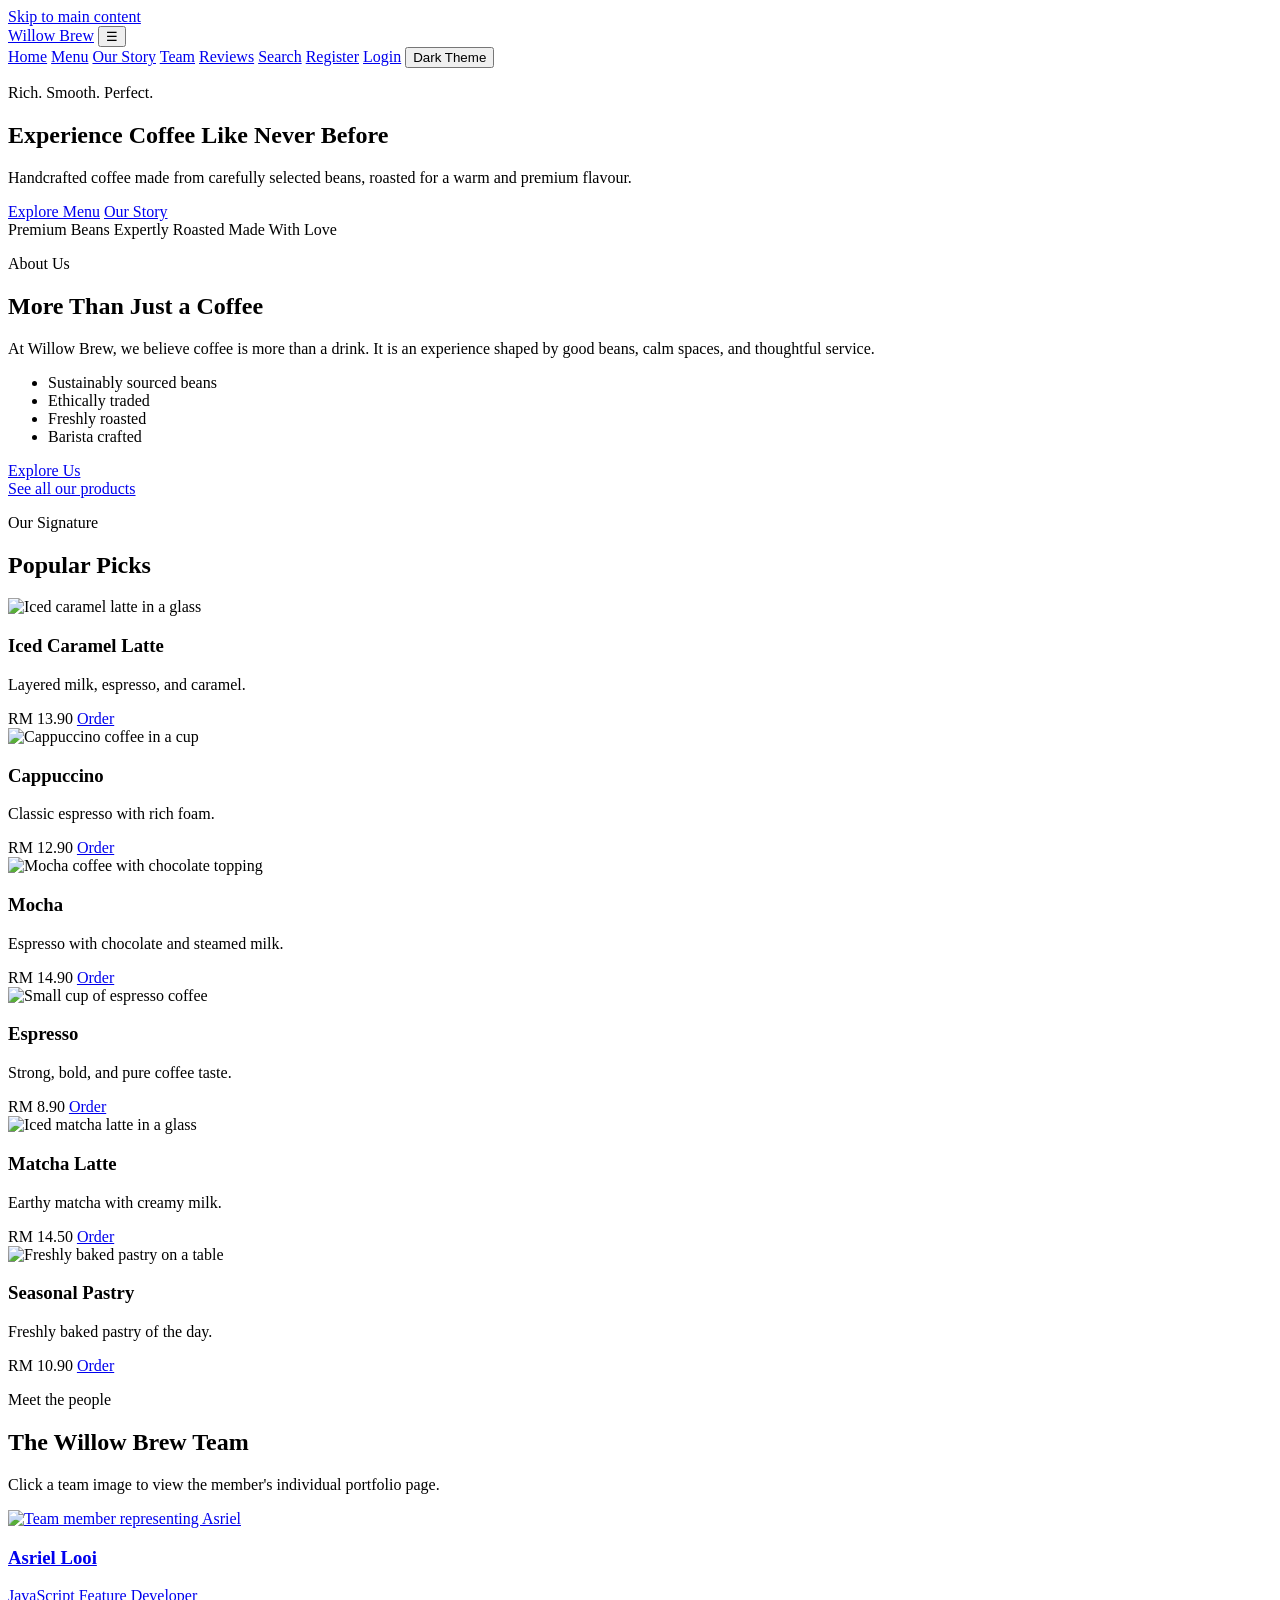
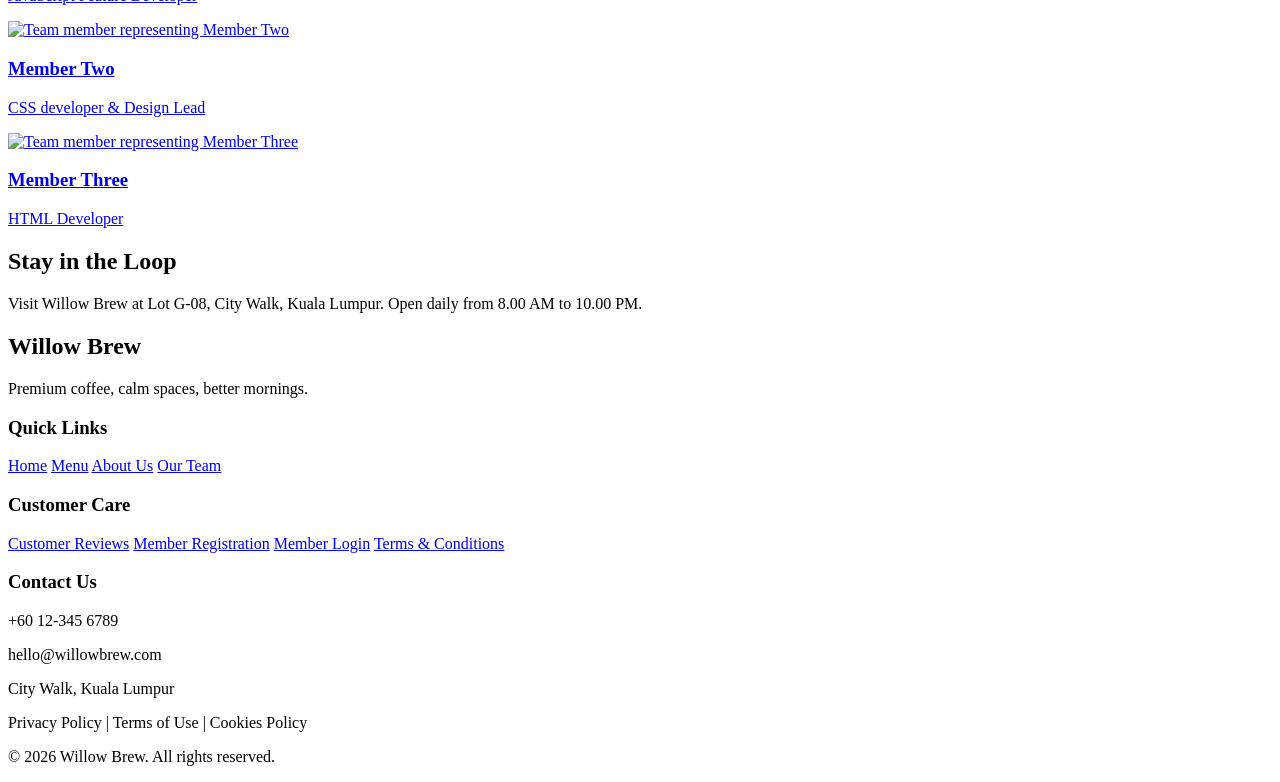
==== index.html @ 8f4a91c0 "Made some changes to html and java" ====
<!DOCTYPE html>
<html lang="en">
<head>
    <meta charset="UTF-8">
    <meta name="viewport" content="width=device-width, initial-scale=1.0">
    <title>Home | Willow Brew</title>
    <link rel="stylesheet" href="css/style.css">
    <link rel="stylesheet" href="css/responsive.css">
    
    <script src="js/main.js" defer></script>
    <script src="js/theme.js" defer></script>
    
</head>
<body>
    <!-- This skip link appears when keyboard users press Tab, allowing them to jump directly to the main page content instead of tabbing through every navigation item. -->
    <a class="skip-link" href="#mainContent">Skip to main content</a>

    <!-- This fixed header contains the brand name, responsive navigation links, search link, order link, and theme switcher required for the website theme toggle feature. -->
    <header class="site-header" id="siteHeader">
        <div class="nav-wrap">
            <a href="index.html" class="brand" aria-label="Willow Brew homepage">Willow Brew</a>

            <!-- This button appears on smaller screens and opens or closes the navigation menu using JavaScript in main.js. -->
            <button class="nav-toggle" id="navToggle" type="button" aria-label="Open navigation menu" aria-expanded="false">
                ☰
            </button>

            <!-- This navigation menu links to all major website pages so the multi-page website can be accessed consistently from every page. -->
            <nav class="main-nav" id="mainNav" aria-label="Main navigation">
                <a href="index.html">Home</a>
                <a href="catalogue.html">Menu</a>
                <a href="about.html">Our Story</a>
                <a href="team.html">Team</a>
                <a href="reviews.html">Reviews</a>
                <a href="catalogue.html" aria-label="Search products">Search</a>
                <a href="register.html">Register</a>
                <a href="login.html" class="order-link">Login</a>

                <!-- This button changes the website between the original classic theme and the darker brew theme, with the choice saved in localStorage. -->
                <button class="theme-toggle" id="themeToggle" type="button" aria-label="Switch website theme">
                    Brew Theme
                </button>
            </nav>
        </div>
    </header>


    <main id="mainContent">
        <!-- This hero section is the first visual section of the homepage and introduces the coffee shop with a premium dark background image and two main call-to-action buttons. -->
        <section class="hero-section" aria-labelledby="hero-title">
            <!-- HERO IMAGE: change this image in css/style.css under .hero-bg and body.brew-theme .hero-bg when you want to use your own local image. -->
            <div class="hero-bg"></div>
            <div class="hero-overlay"></div>

            <div class="hero-content">
                <p class="eyebrow">Rich. Smooth. Perfect.</p>
                <h1 id="hero-title">Experience Coffee Like Never Before</h1>
                <p class="hero-text">
                    Handcrafted coffee made from carefully selected beans,
                    roasted for a warm and premium flavour.
                </p>

                <div class="hero-actions">
                    <a href="catalogue.html" class="hero-button">Explore Menu</a>
                    <a href="about.html" class="outline-button">Our Story</a>
                </div>

                <div class="hero-badges" aria-label="Coffee quality highlights">
                    <span>Premium Beans</span>
                    <span>Expertly Roasted</span>
                    <span>Made With Love</span>
                </div>
            </div>
        </section>

        <!-- This story preview section matches the requested coffee-shop aesthetic by showing a large image beside a dark content card with an Explore Us button. -->
        <section class="story-preview section-padding" aria-labelledby="story-title">
            <!-- STORY IMAGE: replace the online image in css/style.css under .story-image with a local cafe or coffee-bean image later. -->
            <div class="story-image"></div>

            <div class="story-card">
                <p class="eyebrow dark">About Us</p>
                <h2 id="story-title">More Than Just a Coffee</h2>
                <p>
                    At Willow Brew, we believe coffee is more than a drink.
                    It is an experience shaped by good beans, calm spaces, and thoughtful service.
                </p>

                <ul class="story-list">
                    <li>Sustainably sourced beans</li>
                    <li>Ethically traded</li>
                    <li>Freshly roasted</li>
                    <li>Barista crafted</li>
                </ul>

                <a href="about.html" class="text-button">Explore Us</a>
            </div>
        </section>

        <!-- This product preview section displays two rows of products with three product cards per row, while the full searchable catalogue is placed on catalogue.html. -->
        <section class="products-preview section-padding" aria-labelledby="products-title">
            <div class="section-top">
                <a href="catalogue.html" class="small-link">See all our products</a>
                <p class="eyebrow dark">Our Signature</p>
                <h2 id="products-title">Popular Picks</h2>
            </div>

            <div class="product-grid preview-grid">
                <article class="product-card">
                    <!-- PRODUCT IMAGE 1: Iced Caramel Latte preview card. -->
                    <img src="https://images.unsplash.com/photo-1461023058943-07fcbe16d735?auto=format&fit=crop&w=900&q=80" alt="Iced caramel latte in a glass">
                    <h3>Iced Caramel Latte</h3>
                    <p>Layered milk, espresso, and caramel.</p>
                    <div class="product-bottom">
                        <span>RM 13.90</span>
                        <a href="catalogue.html">Order</a>
                    </div>
                </article>

                <article class="product-card">
                    <!-- PRODUCT IMAGE 2: Cappuccino preview card. -->
                    <img src="https://images.unsplash.com/photo-1517701604599-bb29b565090c?auto=format&fit=crop&w=900&q=80" alt="Cappuccino coffee in a cup">
                    <h3>Cappuccino</h3>
                    <p>Classic espresso with rich foam.</p>
                    <div class="product-bottom">
                        <span>RM 12.90</span>
                        <a href="catalogue.html">Order</a>
                    </div>
                </article>

                <article class="product-card">
                    <!-- PRODUCT IMAGE 3: Mocha preview card. -->
                    <img src="https://images.unsplash.com/photo-1578314675249-a6910f80cc4e?auto=format&fit=crop&w=900&q=80" alt="Mocha coffee with chocolate topping">
                    <h3>Mocha</h3>
                    <p>Espresso with chocolate and steamed milk.</p>
                    <div class="product-bottom">
                        <span>RM 14.90</span>
                        <a href="catalogue.html">Order</a>
                    </div>
                </article>

                <article class="product-card">
                    <!-- PRODUCT IMAGE 4: Espresso preview card. -->
                    <img src="https://images.unsplash.com/photo-1510591509098-f4fdc6d0ff04?auto=format&fit=crop&w=900&q=80" alt="Small cup of espresso coffee">
                    <h3>Espresso</h3>
                    <p>Strong, bold, and pure coffee taste.</p>
                    <div class="product-bottom">
                        <span>RM 8.90</span>
                        <a href="catalogue.html">Order</a>
                    </div>
                </article>

                <article class="product-card">
                    <!-- PRODUCT IMAGE 5: Matcha Latte preview card. -->
                    <img src="https://images.unsplash.com/photo-1515823064-d6e0c04616a7?auto=format&fit=crop&w=900&q=80" alt="Iced matcha latte in a glass">
                    <h3>Matcha Latte</h3>
                    <p>Earthy matcha with creamy milk.</p>
                    <div class="product-bottom">
                        <span>RM 14.50</span>
                        <a href="catalogue.html">Order</a>
                    </div>
                </article>

                <article class="product-card">
                    <!-- PRODUCT IMAGE 6: Seasonal pastry preview card. -->
                    <img src="https://images.unsplash.com/photo-1509440159596-0249088772ff?auto=format&fit=crop&w=900&q=80" alt="Freshly baked pastry on a table">
                    <h3>Seasonal Pastry</h3>
                    <p>Freshly baked pastry of the day.</p>
                    <div class="product-bottom">
                        <span>RM 10.90</span>
                        <a href="catalogue.html">Order</a>
                    </div>
                </article>
            </div>
        </section>

        <!-- This team preview section replaces the old carousel with three simple clickable image boxes, so no JavaScript is needed for this part. -->
        <section class="team-preview section-padding" aria-labelledby="team-title">
            <div class="section-top centered">
                <p class="eyebrow dark">Meet the people</p>
                <h2 id="team-title">The Willow Brew Team</h2>
                <p class="section-description">
                    Click a team image to view the member's individual portfolio page.
                </p>
            </div>

            <div class="team-simple-grid">
                <a href="portfolio_asriel.html" class="team-image-card">
                    <!-- TEAM IMAGE 1: Replace this with Asriel's actual photo later. -->
                    <img src="https://images.unsplash.com/photo-1527980965255-d3b416303d12?auto=format&fit=crop&w=900&q=80" alt="Team member representing Asriel">
                    <div class="team-image-info">
                        <h3>Asriel Looi</h3>
                        <p>JavaScript Feature Developer</p>
                    </div>
                </a>

                <a href="portfolio_ash.html" class="team-image-card">
                    <!-- TEAM IMAGE 2: Replace this with Member 2's actual photo later. -->
                    <img src="https://images.unsplash.com/photo-1500648767791-00dcc994a43e?auto=format&fit=crop&w=900&q=80" alt="Team member representing Member Two">
                    <div class="team-image-info">
                        <h3>Member Two</h3>
                        <p>CSS developer & Design Lead</p>
                    </div>
                </a>

                <a href="portfolio_huiyan.html" class="team-image-card">
                    <!-- TEAM IMAGE 3: Replace this with Member 3's actual photo later. -->
                    <img src="https://images.unsplash.com/photo-1544005313-94ddf0286df2?auto=format&fit=crop&w=900&q=80" alt="Team member representing Member Three">
                    <div class="team-image-info">
                        <h3>Member Three</h3>
                        <p>HTML Developer</p>
                    </div>
                </a>
            </div>
        </section>

        <!-- This visit section gives basic location and operating-hour information so the homepage feels complete like a real coffee shop website. -->
        <section class="visit-section section-padding" id="visit" aria-labelledby="visit-title">
            <h2 id="visit-title">Stay in the Loop</h2>
            <p>Visit Willow Brew at Lot G-08, City Walk, Kuala Lumpur. Open daily from 8.00 AM to 10.00 PM.</p>
        </section>
    </main>

    <!-- This footer gives the website a finished commercial look and provides quick links, customer care links, and contact details similar to a premium coffee brand footer. -->
    <footer class="site-footer">
        <div class="footer-wrap">
            <div class="footer-brand">
                <h2>Willow Brew</h2>
                <p>Premium coffee, calm spaces, better mornings.</p>
            </div>

            <div class="footer-columns">
                <section>
                    <h3>Quick Links</h3>
                    <a href="index.html">Home</a>
                    <a href="catalogue.html">Menu</a>
                    <a href="about.html">About Us</a>
                    <a href="team.html">Our Team</a>
                </section>

                <section>
                    <h3>Customer Care</h3>
                    <a href="reviews.html">Customer Reviews</a>
                    <a href="register.html">Member Registration</a>
                    <a href="login.html">Member Login</a>
                    <a href="#">Terms & Conditions</a>
                </section>

                <section>
                    <h3>Contact Us</h3>
                    <p>+60 12-345 6789</p>
                    <p>hello@willowbrew.com</p>
                    <p>City Walk, Kuala Lumpur</p>
                </section>
            </div>

            <div class="footer-bottom">
                <p>Privacy Policy | Terms of Use | Cookies Policy</p>
                <p>© 2026 Willow Brew. All rights reserved.</p>
            </div>
        </div>
    </footer>

</body>
</html>
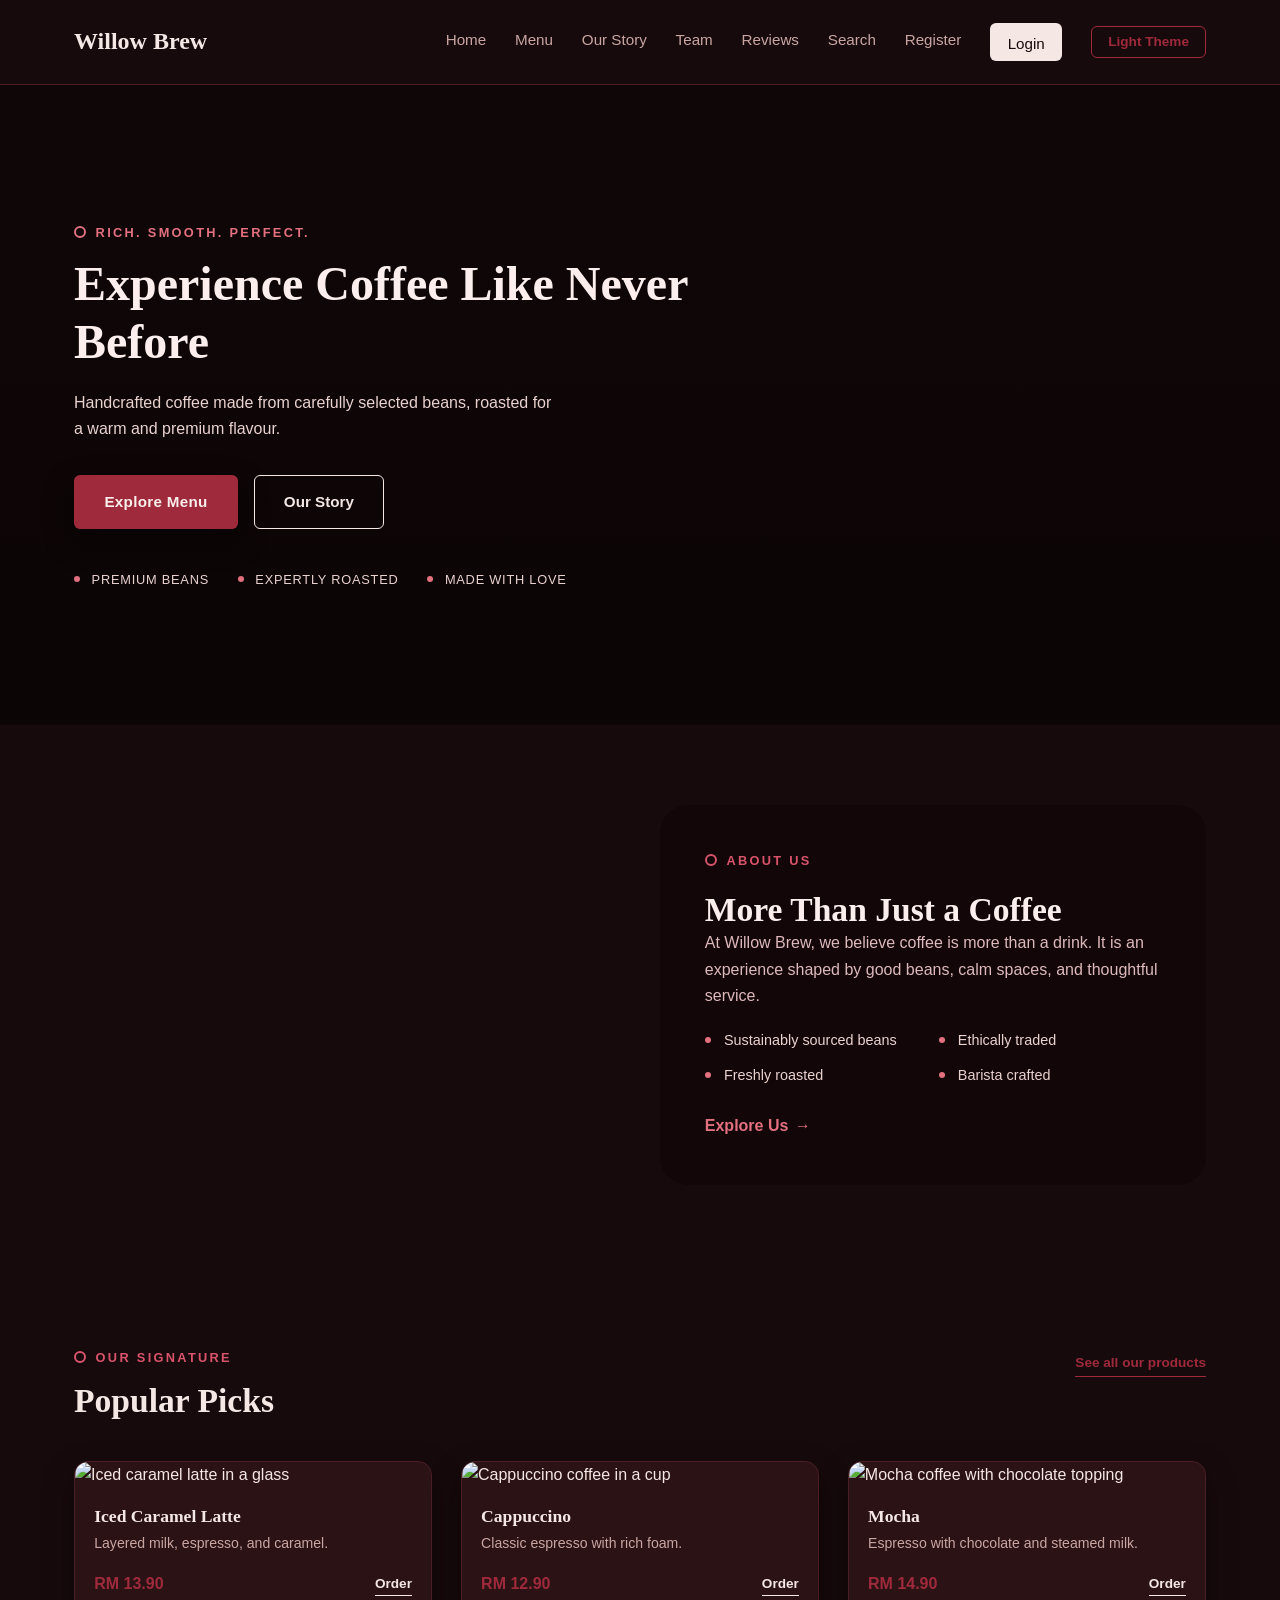
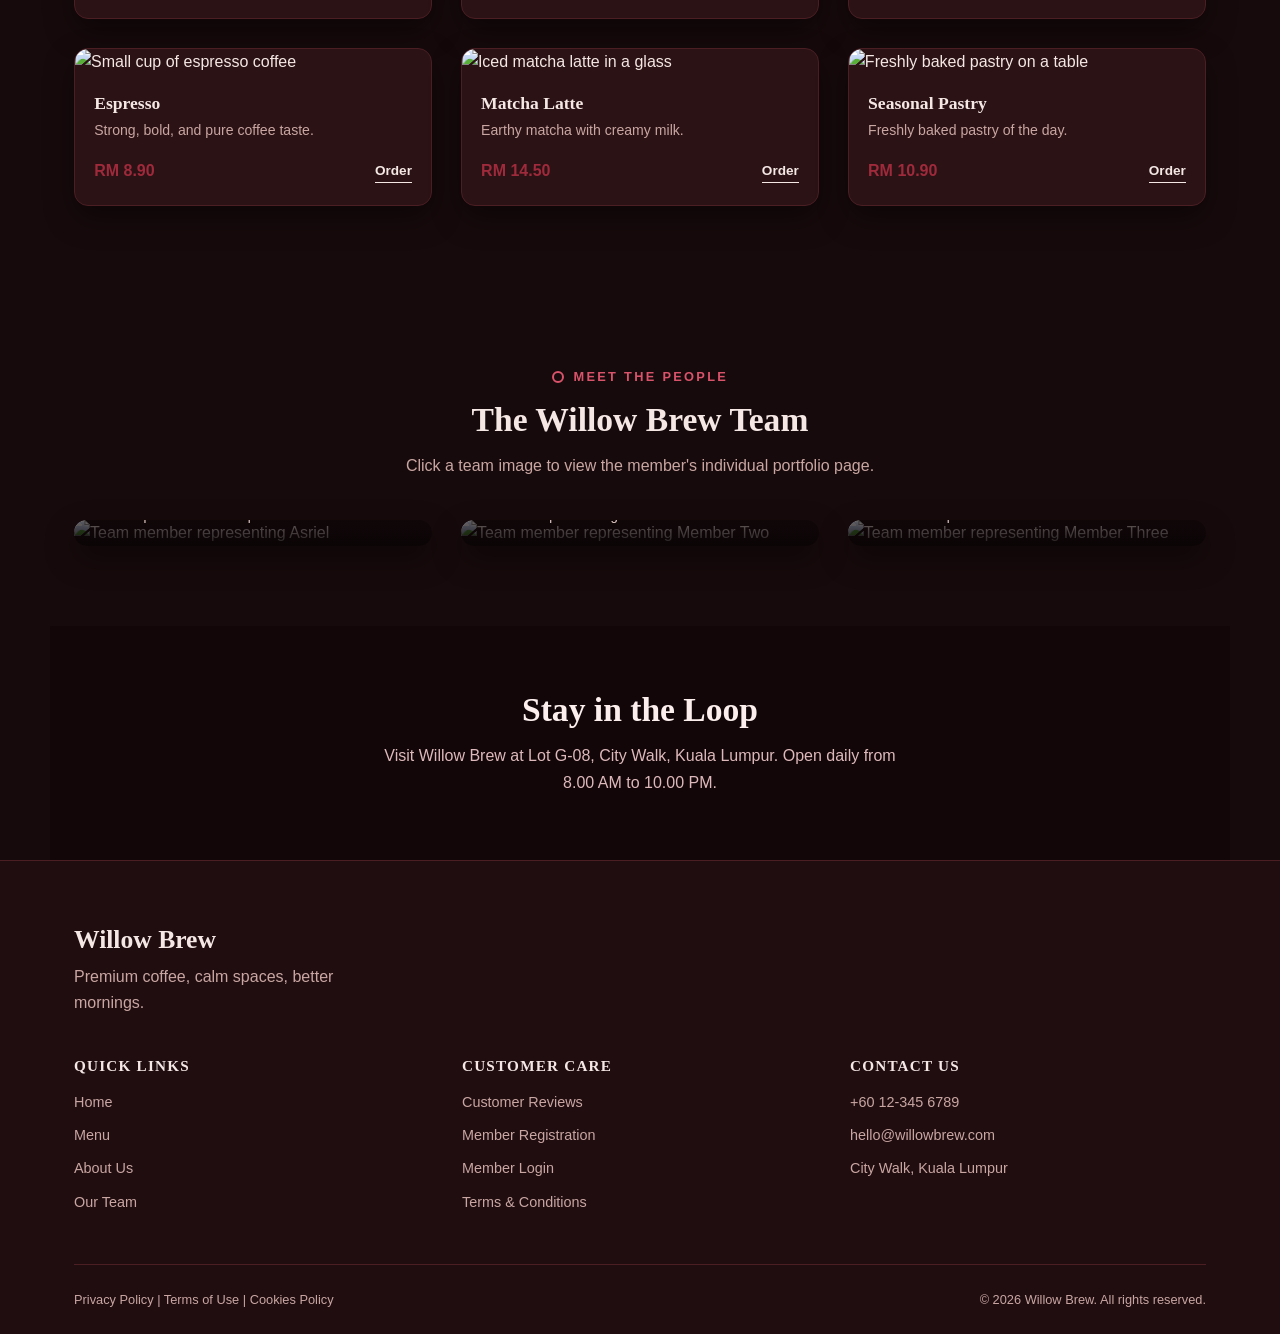
==== commit 762fbe7c: "added loginLink" ====
--- a/index.html
+++ b/index.html
@@ -34,7 +34,7 @@
                 <a href="reviews.html">Reviews</a>
                 <a href="catalogue.html" aria-label="Search products">Search</a>
                 <a href="register.html">Register</a>
-                <a href="login.html" class="order-link">Login</a>
+                <a href="login.html" class="order-link" id="loginLink">Login</a>
 
                 <!-- This button changes the website between the original classic theme and the darker brew theme, with the choice saved in localStorage. -->
                 <button class="theme-toggle" id="themeToggle" type="button" aria-label="Switch website theme">
@@ -195,19 +195,19 @@
                 </a>
 
                 <a href="portfolio_ash.html" class="team-image-card">
-                    <!-- TEAM IMAGE 2: Replace this with Member 2's actual photo later. -->
+                    <!-- TEAM IMAGE 2: Replace this with Ash's actual photo later. -->
                     <img src="https://images.unsplash.com/photo-1500648767791-00dcc994a43e?auto=format&fit=crop&w=900&q=80" alt="Team member representing Member Two">
                     <div class="team-image-info">
-                        <h3>Member Two</h3>
+                        <h3>Ash</h3>
                         <p>CSS developer & Design Lead</p>
                     </div>
                 </a>
 
                 <a href="portfolio_huiyan.html" class="team-image-card">
-                    <!-- TEAM IMAGE 3: Replace this with Member 3's actual photo later. -->
+                    <!-- TEAM IMAGE 3: Replace this with Hui Yan's actual photo later. -->
                     <img src="https://images.unsplash.com/photo-1544005313-94ddf0286df2?auto=format&fit=crop&w=900&q=80" alt="Team member representing Member Three">
                     <div class="team-image-info">
-                        <h3>Member Three</h3>
+                        <h3>Hui Yan</h3>
                         <p>HTML Developer</p>
                     </div>
                 </a>
--- a/css/style.css
+++ b/css/style.css
@@ -0,0 +1,1168 @@
+/* =============================================================
+   WILLOW BREW — CORE STYLESHEET
+   ============================================================= */
+
+/* --------------------------
+   1. CSS CUSTOM PROPERTIES 
+   -------------------------- */
+:root {
+    --bg: #170A0C;
+    --bg-alt: #200D10;
+    --surface: #2B1215;
+    --surface-raised: #33161A;
+    --text-main: #F4E7E4;
+    --text-muted: #C9A6A2;
+    --text-on-dark: #F4E7E4;
+    --accent: #9E2A3B;
+    --accent-dark: #D9536A;
+    --accent-light: #E2707E;
+    --border-soft: #4A1E23;
+    --overlay-dark: rgba(10, 4, 5, 0.65);
+
+    --font-display: 'Playfair Display', Georgia, 'Times New Roman', serif;
+    --font-body: 'Poppins', 'Segoe UI', Tahoma, sans-serif;
+
+    --radius-sm: 6px;
+    --radius-md: 14px;
+    --radius-lg: 28px;
+    --radius-round: 50%;
+
+    --shadow-soft: 0 12px 30px rgba(0, 0, 0, 0.45);
+    --shadow-strong: 0 24px 55px rgba(0, 0, 0, 0.6);
+
+    --transition-fast: 0.2s ease;
+    --transition-med: 0.4s ease;
+
+    --container-width: 1180px;
+    --header-height: 84px;
+
+    --ink: #120608;
+}
+
+body.light-theme {
+    --bg: #FBEEEC;
+    --bg-alt: #F5DEDB;
+    --surface: #FFFFFF;
+    --surface-raised: #FFF9F8;
+    --text-main: #3B1116;
+    --text-muted: #7A4B4F;
+    --text-on-dark: #F4E7E4;
+    --accent: #9E2A3B;
+    --accent-dark: #7A1F2C;
+    --accent-light: #C24457;
+    --border-soft: #E7CFCB;
+    --overlay-dark: rgba(45, 15, 18, 0.55);
+
+    --shadow-soft: 0 12px 30px rgba(59, 17, 22, 0.12);
+    --shadow-strong: 0 20px 45px rgba(45, 12, 15, 0.35);
+}
+
+/* -----------------
+   2. RESET & BASE
+   ----------------- */
+* {
+    margin: 0;
+    padding: 0;
+    box-sizing: border-box;
+}
+
+body {
+    font-family: var(--font-body);
+    background-color: var(--bg);
+    color: var(--text-main);
+    line-height: 1.65;
+    font-weight: 400;
+    transition: background-color var(--transition-med), color var(--transition-med);
+    -webkit-font-smoothing: antialiased;
+}
+
+h1, h2, h3, h4 {
+    font-family: var(--font-display);
+    font-weight: 700;
+    line-height: 1.2;
+    color: var(--text-main);
+}
+
+h1 { font-size: 3rem; }
+h2 { font-size: 2.1rem; }
+h3 { font-size: 1.3rem; }
+
+p { color: var(--text-muted); }
+
+a {
+    color: inherit;
+    text-decoration: none;
+}
+
+img {
+    max-width: 100%;
+    height: auto;
+    display: block;
+}
+
+ul { list-style: none; }
+
+button {
+    font-family: var(--font-body);
+    cursor: pointer;
+    border: none;
+    background: none;
+    color: inherit;
+}
+
+input, select, textarea {
+    font-family: var(--font-body);
+    font-size: 1rem;
+    color: var(--text-main);
+    background-color: var(--surface);
+    border: 1px solid var(--border-soft);
+    border-radius: var(--radius-sm);
+    padding: 0.7rem 0.9rem;
+    width: 100%;
+    transition: border-color var(--transition-fast), box-shadow var(--transition-fast);
+}
+
+input:focus, select:focus, textarea:focus,
+a:focus-visible, button:focus-visible {
+    outline: 3px solid var(--accent-light);
+    outline-offset: 2px;
+    border-color: var(--accent);
+}
+
+/* Accessible skip link: hidden until keyboard focus */
+.skip-link {
+    position: absolute;
+    top: -60px;
+    left: 1rem;
+    background: var(--accent-dark);
+    color: #fff;
+    padding: 0.7rem 1.2rem;
+    border-radius: var(--radius-sm);
+    z-index: 999;
+    transition: top var(--transition-fast);
+}
+
+.skip-link:focus {
+    top: 1rem;
+}
+
+/* ---------------------
+   3. LAYOUT UTILITIES
+   --------------------- */
+.section-padding {
+    padding: 5rem 1.5rem;
+    max-width: var(--container-width);
+    margin: 0 auto;
+}
+
+.eyebrow {
+    display: inline-flex;
+    align-items: center;
+    gap: 0.6rem;
+    font-family: var(--font-body);
+    font-size: 0.8rem;
+    letter-spacing: 0.18em;
+    text-transform: uppercase;
+    font-weight: 600;
+    color: var(--accent-light);
+    margin-bottom: 0.8rem;
+}
+
+/* Signature motif: small coffee-ring dot before every eyebrow label */
+.eyebrow::before {
+    content: "";
+    width: 8px;
+    height: 8px;
+    border-radius: var(--radius-round);
+    border: 2px solid currentColor;
+    display: inline-block;
+}
+
+.eyebrow.dark {
+    color: var(--accent-dark);
+}
+
+.section-top {
+    margin-bottom: 2.5rem;
+    position: relative;
+}
+
+.section-top.centered {
+    text-align: center;
+    display: flex;
+    flex-direction: column;
+    align-items: center;
+}
+
+.section-description {
+    max-width: 560px;
+    margin-top: 0.8rem;
+}
+
+.small-link {
+    position: absolute;
+    right: 0;
+    top: 0.4rem;
+    font-size: 0.85rem;
+    font-weight: 600;
+    color: var(--accent);
+    border-bottom: 1px solid var(--accent);
+    padding-bottom: 2px;
+    transition: color var(--transition-fast);
+}
+
+.small-link:hover {
+    color: var(--accent-dark);
+}
+
+/* ------------
+   4. BUTTONS
+   ------------ */
+.hero-button,
+.dark-button {
+    display: inline-flex;
+    align-items: center;
+    justify-content: center;
+    background-color: var(--accent);
+    color: #FBEEEC;
+    padding: 0.9rem 1.9rem;
+    border-radius: var(--radius-sm);
+    font-weight: 600;
+    font-size: 0.95rem;
+    letter-spacing: 0.02em;
+    transition: background-color var(--transition-fast), transform var(--transition-fast), box-shadow var(--transition-fast);
+    box-shadow: var(--shadow-soft);
+}
+
+.hero-button:hover,
+.dark-button:hover {
+    background-color: var(--accent-dark);
+    transform: translateY(-2px);
+}
+
+.outline-button,
+.outline-dark-button {
+    display: inline-flex;
+    align-items: center;
+    justify-content: center;
+    padding: 0.85rem 1.8rem;
+    border: 1.5px solid var(--text-on-dark);
+    border-radius: var(--radius-sm);
+    font-weight: 600;
+    font-size: 0.95rem;
+    color: var(--text-on-dark);
+    transition: background-color var(--transition-fast), color var(--transition-fast);
+}
+
+.outline-button:hover {
+    background-color: rgba(255, 255, 255, 0.12);
+}
+
+.outline-dark-button {
+    border-color: var(--accent);
+    color: var(--accent);
+}
+
+.outline-dark-button:hover {
+    background-color: var(--accent);
+    color: #FBEEEC;
+}
+
+.text-button,
+.small-button {
+    display: inline-flex;
+    align-items: center;
+    gap: 0.4rem;
+    font-weight: 600;
+    color: var(--accent);
+    border-bottom: 1px solid transparent;
+    transition: border-color var(--transition-fast), gap var(--transition-fast);
+}
+
+.text-button::after {
+    content: "\2192";
+    transition: transform var(--transition-fast);
+}
+
+.text-button:hover::after {
+    transform: translateX(4px);
+}
+
+.text-button:hover {
+    border-color: var(--accent);
+}
+
+.full-button {
+    width: 100%;
+    margin-top: 0.5rem;
+}
+
+.hidden {
+    display: none !important;
+}
+
+/* ------------------------
+   5. HEADER & NAVIGATION
+   ------------------------ */
+.site-header {
+    position: sticky;
+    top: 0;
+    z-index: 500;
+    background-color: var(--bg);
+    border-bottom: 1px solid var(--border-soft);
+    transition: background-color var(--transition-med);
+}
+
+.nav-wrap {
+    max-width: var(--container-width);
+    margin: 0 auto;
+    height: var(--header-height);
+    display: flex;
+    align-items: center;
+    justify-content: space-between;
+    padding: 0 1.5rem;
+}
+
+.brand {
+    font-family: var(--font-display);
+    font-size: 1.5rem;
+    font-weight: 700;
+    color: var(--text-main);
+}
+
+.nav-toggle {
+    display: none;
+    font-size: 1.6rem;
+    color: var(--text-main);
+    border-radius: var(--radius-sm);
+    padding: 0.3rem 0.6rem;
+}
+
+.main-nav {
+    display: flex;
+    align-items: center;
+    gap: 1.8rem;
+}
+
+.main-nav a {
+    font-size: 0.95rem;
+    font-weight: 500;
+    color: var(--text-muted);
+    position: relative;
+    padding-bottom: 4px;
+    transition: color var(--transition-fast);
+}
+
+.main-nav a::after {
+    content: "";
+    position: absolute;
+    left: 0;
+    bottom: 0;
+    width: 0;
+    height: 2px;
+    background-color: var(--accent);
+    transition: width var(--transition-fast);
+}
+
+.main-nav a:hover,
+.main-nav a:focus-visible {
+    color: var(--text-main);
+}
+
+.main-nav a:hover::after,
+.main-nav a:focus-visible::after {
+    width: 100%;
+}
+
+.order-link {
+    background-color: var(--text-main);
+    color: var(--bg) !important;
+    padding: 0.5rem 1.1rem;
+    border-radius: var(--radius-sm);
+}
+
+.order-link::after {
+    display: none;
+}
+
+.theme-toggle {
+    border: 1.5px solid var(--accent);
+    color: var(--accent);
+    padding: 0.45rem 1rem;
+    border-radius: var(--radius-sm);
+    font-size: 0.85rem;
+    font-weight: 600;
+    transition: background-color var(--transition-fast), color var(--transition-fast);
+}
+
+.theme-toggle:hover {
+    background-color: var(--accent);
+    color: #fff;
+}
+
+/* -----------------------------
+   6. HERO SECTION (home page)
+   ----------------------------- */
+.hero-section {
+    position: relative;
+    min-height: 640px;
+    display: flex;
+    align-items: center;
+    color: var(--text-on-dark);
+    overflow: hidden;
+}
+
+.hero-bg {
+    position: absolute;
+    top: 0;
+    right: 0;
+    bottom: 0;
+    left: 0;
+    background-image: url("https://images.unsplash.com/photo-1442512595331-e89e73853f31?auto=format&fit=crop&w=1600&q=80");
+    background-size: cover;
+    background-position: center;
+}
+
+body.light-theme .hero-bg {
+    background-image: url("https://images.unsplash.com/photo-1495474472287-4d71bcdd2085?auto=format&fit=crop&w=1600&q=80");
+}
+
+.hero-overlay {
+    position: absolute;
+    top: 0;
+    right: 0;
+    bottom: 0;
+    left: 0;
+    background: linear-gradient(180deg, var(--overlay-dark), rgba(10, 4, 5, 0.85));
+}
+
+.hero-content {
+    position: relative;
+    z-index: 2;
+    max-width: var(--container-width);
+    margin: 0 auto;
+    padding: 0 1.5rem;
+    width: 100%;
+}
+
+.hero-content .eyebrow {
+    color: var(--accent-light);
+}
+
+.hero-content h1 {
+    color: #FBEEEC;
+    max-width: 640px;
+    margin-bottom: 1.2rem;
+}
+
+.hero-text {
+    color: #EAD2CF;
+    max-width: 480px;
+    margin-bottom: 2rem;
+}
+
+.hero-actions {
+    display: flex;
+    gap: 1rem;
+    margin-bottom: 2.5rem;
+    flex-wrap: wrap;
+}
+
+.hero-badges {
+    display: flex;
+    gap: 1.8rem;
+    flex-wrap: wrap;
+}
+
+.hero-badges span {
+    font-size: 0.8rem;
+    letter-spacing: 0.06em;
+    text-transform: uppercase;
+    color: #EAD2CF;
+    padding-left: 1.1rem;
+    position: relative;
+}
+
+.hero-badges span::before {
+    content: "";
+    position: absolute;
+    left: 0;
+    top: 50%;
+    transform: translateY(-50%);
+    width: 6px;
+    height: 6px;
+    border-radius: var(--radius-round);
+    background-color: var(--accent-light);
+}
+
+/* ------------------------------
+   7. STORY PREVIEW (home page)
+   ------------------------------ */
+.story-preview {
+    display: grid;
+    grid-template-columns: 1fr 1fr;
+    gap: 2.5rem;
+    align-items: stretch;
+}
+
+.story-image {
+    border-radius: var(--radius-lg);
+    background-image: url("https://images.unsplash.com/photo-1442512595331-e89e73853f31?auto=format&fit=crop&w=900&q=80");
+    background-size: cover;
+    background-position: center;
+    min-height: 380px;
+}
+
+.story-card {
+    background-color: var(--ink);
+    color: var(--text-on-dark);
+    border-radius: var(--radius-lg);
+    padding: 2.8rem;
+    display: flex;
+    flex-direction: column;
+    justify-content: center;
+}
+
+.story-card h2 {
+    color: #FBEEEC;
+}
+
+.story-card p {
+    color: #DEB9BB;
+    margin-bottom: 1.2rem;
+}
+
+.story-list {
+    display: grid;
+    grid-template-columns: 1fr 1fr;
+    gap: 0.7rem;
+    margin-bottom: 1.6rem;
+}
+
+.story-list li {
+    font-size: 0.9rem;
+    color: #EAD2CF;
+    padding-left: 1.2rem;
+    position: relative;
+}
+
+.story-list li::before {
+    content: "";
+    position: absolute;
+    left: 0;
+    top: 8px;
+    width: 6px;
+    height: 6px;
+    border-radius: var(--radius-round);
+    background-color: var(--accent-light);
+}
+
+.story-card .text-button {
+    color: var(--accent-light);
+}
+
+.story-card .text-button:hover {
+    border-color: var(--accent-light);
+}
+
+/* ----------------------------------------------------
+   8. PRODUCT GRID / CARDS (home preview + catalogue)
+   ---------------------------------------------------- */
+.product-grid {
+    display: grid;
+    grid-template-columns: repeat(3, 1fr);
+    gap: 1.8rem;
+}
+
+.product-card {
+    background-color: var(--surface);
+    border: 1px solid var(--border-soft);
+    border-radius: var(--radius-md);
+    overflow: hidden;
+    box-shadow: var(--shadow-soft);
+    transition: transform var(--transition-fast), box-shadow var(--transition-fast);
+}
+
+.product-card:hover {
+    transform: translateY(-6px);
+    box-shadow: var(--shadow-strong);
+}
+
+.product-card img {
+    width: 100%;
+}
+
+.product-card h3 {
+    padding: 1.1rem 1.2rem 0.3rem;
+    font-size: 1.1rem;
+}
+
+.product-card p {
+    padding: 0 1.2rem;
+    font-size: 0.88rem;
+}
+
+.product-bottom {
+    display: flex;
+    align-items: center;
+    justify-content: space-between;
+    padding: 1rem 1.2rem 1.3rem;
+}
+
+.product-bottom span {
+    font-weight: 700;
+    color: var(--accent);
+}
+
+.product-bottom a {
+    font-size: 0.85rem;
+    font-weight: 600;
+    color: var(--text-main);
+    border-bottom: 1px solid var(--text-main);
+    transition: color var(--transition-fast), border-color var(--transition-fast);
+}
+
+.product-bottom a:hover {
+    color: var(--accent);
+    border-color: var(--accent);
+}
+
+/* ------------------------------------------------
+   9. TEAM PREVIEW (home) + TEAM GRID (team.html)
+   ------------------------------------------------ */
+.team-simple-grid,
+.team-grid {
+    display: grid;
+    grid-template-columns: repeat(3, 1fr);
+    gap: 1.8rem;
+}
+
+.team-image-card {
+    position: relative;
+    border-radius: var(--radius-md);
+    overflow: hidden;
+    display: block;
+    box-shadow: var(--shadow-soft);
+}
+
+.team-image-card img {
+    width: 100%;
+    transition: transform var(--transition-med);
+}
+
+.team-image-card:hover img {
+    transform: scale(1.06);
+}
+
+.team-image-info {
+    position: absolute;
+    left: 0;
+    right: 0;
+    bottom: 0;
+    padding: 1.2rem;
+    background: linear-gradient(180deg, transparent, rgba(10, 4, 5, 0.9));
+    color: #FBEEEC;
+}
+
+.team-image-info h3 {
+    color: #FBEEEC;
+    font-size: 1.05rem;
+}
+
+.team-image-info p {
+    color: #EAD2CF;
+    font-size: 0.82rem;
+}
+
+.team-card {
+    background-color: var(--surface);
+    border: 1px solid var(--border-soft);
+    border-radius: var(--radius-md);
+    padding: 1.8rem;
+    text-align: center;
+    box-shadow: var(--shadow-soft);
+    display: flex;
+    flex-direction: column;
+    align-items: center;
+}
+
+.team-card img {
+    width: 130px;
+    height: 130px;
+    border-radius: var(--radius-round);
+    margin-bottom: 1rem;
+    border: 3px solid var(--accent-light);
+}
+
+.role-text {
+    color: var(--accent);
+    font-weight: 600;
+    font-size: 0.85rem;
+    margin-bottom: 0.4rem;
+}
+
+.contribution-text {
+    font-weight: 600;
+    color: var(--text-main);
+    margin-bottom: 0.8rem;
+}
+
+.team-card ul {
+    text-align: left;
+    margin-bottom: 1.2rem;
+    width: 100%;
+}
+
+.team-card ul li {
+    font-size: 0.85rem;
+    padding-left: 1.1rem;
+    position: relative;
+    margin-bottom: 0.4rem;
+}
+
+.team-card ul li::before {
+    content: "";
+    position: absolute;
+    left: 0;
+    top: 7px;
+    width: 5px;
+    height: 5px;
+    border-radius: var(--radius-round);
+    background-color: var(--accent);
+}
+
+/* -------------------------------
+   10. VISIT / NEWSLETTER SECTION
+   ------------------------------- */
+.visit-section {
+    text-align: center;
+    background-color: var(--ink);
+    color: var(--text-on-dark);
+    padding: 4rem 1.5rem;
+}
+
+.visit-section h2 {
+    color: #FBEEEC;
+    margin-bottom: 0.8rem;
+}
+
+.visit-section p {
+    color: #DEB9BB;
+    max-width: 520px;
+    margin: 0 auto;
+}
+
+/* ------------
+   11. FOOTER
+   ------------ */
+.site-footer {
+    background-color: var(--bg-alt);
+    border-top: 1px solid var(--border-soft);
+}
+
+.footer-wrap {
+    max-width: var(--container-width);
+    margin: 0 auto;
+    padding: 4rem 1.5rem 1.5rem;
+}
+
+.footer-brand h2 {
+    font-size: 1.6rem;
+    margin-bottom: 0.5rem;
+}
+
+.footer-brand p {
+    max-width: 320px;
+    margin-bottom: 2.5rem;
+}
+
+.footer-columns {
+    display: grid;
+    grid-template-columns: repeat(3, 1fr);
+    gap: 2rem;
+    padding-bottom: 2.5rem;
+}
+
+.footer-columns h3 {
+    font-size: 0.95rem;
+    text-transform: uppercase;
+    letter-spacing: 0.08em;
+    margin-bottom: 1rem;
+    color: var(--text-main);
+}
+
+.footer-columns a,
+.footer-columns p {
+    display: block;
+    margin-bottom: 0.6rem;
+    font-size: 0.9rem;
+    color: var(--text-muted);
+    transition: color var(--transition-fast);
+}
+
+.footer-columns a:hover {
+    color: var(--accent);
+}
+
+.footer-bottom {
+    border-top: 1px solid var(--border-soft);
+    padding-top: 1.5rem;
+    display: flex;
+    justify-content: space-between;
+    flex-wrap: wrap;
+    gap: 0.5rem;
+    font-size: 0.8rem;
+    color: var(--text-muted);
+}
+
+/* --------------
+   12. PAGE HERO 
+   -------------- */
+.page-main {
+    display: block;
+}
+
+.simple-hero,
+.compact-hero {
+    text-align: center;
+    max-width: 720px;
+    margin: 0 auto;
+    padding: 4.5rem 1.5rem 2rem;
+}
+
+.simple-hero h1,
+.compact-hero h1 {
+    margin-bottom: 1rem;
+}
+
+.compact-hero {
+    padding-bottom: 1rem;
+}
+
+/* -------------------------------------------------------------
+   13. AUTH (register.html / login.html) — multi-step form
+   ------------------------------------------------------------- */
+.auth-section {
+    display: flex;
+    justify-content: center;
+}
+
+.auth-card {
+    background-color: var(--surface);
+    border: 1px solid var(--border-soft);
+    border-radius: var(--radius-lg);
+    box-shadow: var(--shadow-soft);
+    padding: 2.8rem;
+    width: 100%;
+    max-width: 560px;
+}
+
+.auth-card h2 {
+    text-align: center;
+    margin-bottom: 2rem;
+}
+
+/* Progress indicator */
+.progress-wrapper {
+    display: flex;
+    justify-content: space-between;
+    margin-bottom: 2.5rem;
+    position: relative;
+}
+
+.progress-wrapper::before {
+    content: "";
+    position: absolute;
+    top: 14px;
+    left: 14px;
+    right: 14px;
+    height: 2px;
+    background-color: var(--border-soft);
+    z-index: 0;
+}
+
+.progress-step {
+    position: relative;
+    z-index: 1;
+    flex: 1;
+    text-align: center;
+    font-size: 0.8rem;
+    font-weight: 600;
+    color: var(--text-muted);
+}
+
+.progress-step::before {
+    display: flex;
+    align-items: center;
+    justify-content: center;
+    width: 30px;
+    height: 30px;
+    border-radius: var(--radius-round);
+    background-color: var(--surface);
+    border: 2px solid var(--border-soft);
+    margin: 0 auto 0.5rem;
+    font-family: var(--font-display);
+    transition: background-color var(--transition-fast), border-color var(--transition-fast), color var(--transition-fast);
+}
+
+.progress-step:nth-of-type(1)::before { content: "1"; }
+.progress-step:nth-of-type(2)::before { content: "2"; }
+.progress-step:nth-of-type(3)::before { content: "3"; }
+
+.progress-step.active {
+    color: var(--accent);
+}
+
+.progress-step.active::before {
+    background-color: var(--accent);
+    border-color: var(--accent);
+    color: #fff;
+}
+
+.progress-step.completed::before {
+    content: "\2713";
+    background-color: var(--accent-dark);
+    border-color: var(--accent-dark);
+    color: #fff;
+}
+
+.form-step {
+    display: none;
+    border: none;
+    animation: fadeIn var(--transition-med);
+}
+
+.form-step.active {
+    display: block;
+}
+
+@keyframes fadeIn {
+    from { opacity: 0; transform: translateY(6px); }
+    to { opacity: 1; transform: translateY(0); }
+}
+
+.form-step legend {
+    font-family: var(--font-display);
+    font-size: 1.1rem;
+    margin-bottom: 1.2rem;
+    color: var(--text-main);
+}
+
+.form-group {
+    margin-bottom: 1.4rem;
+}
+
+.form-group label,
+.form-label {
+    display: block;
+    font-size: 0.85rem;
+    font-weight: 600;
+    margin-bottom: 0.4rem;
+    color: var(--text-main);
+}
+
+.error-message {
+    display: block;
+    min-height: 1.1rem;
+    font-size: 0.78rem;
+    color: #B8433A;
+    margin-top: 0.3rem;
+}
+
+.checkbox-group {
+    display: flex;
+    align-items: center;
+    gap: 0.6rem;
+}
+
+.checkbox-group input {
+    width: auto;
+}
+
+.form-buttons {
+    display: flex;
+    justify-content: space-between;
+    gap: 1rem;
+    margin-top: 1rem;
+}
+
+.form-success {
+    text-align: center;
+    margin-top: 1.2rem;
+    font-weight: 600;
+    color: var(--accent-dark);
+}
+
+/* ---------------------------
+   14. REVIEWS (reviews.html)
+   --------------------------- */
+.review-section {
+    display: grid;
+    grid-template-columns: 1fr 1fr;
+    gap: 2.5rem;
+    align-items: start;
+}
+
+.review-form-card,
+.review-list-card {
+    background-color: var(--surface);
+    border: 1px solid var(--border-soft);
+    border-radius: var(--radius-lg);
+    padding: 2.2rem;
+    box-shadow: var(--shadow-soft);
+}
+
+.star-rating {
+    display: flex;
+    gap: 0.4rem;
+    margin-bottom: 0.4rem;
+}
+
+.star-rating button {
+    font-size: 1.8rem;
+    color: var(--border-soft);
+    transition: color var(--transition-fast), transform var(--transition-fast);
+}
+
+.star-rating button:hover,
+.star-rating button.hovered {
+    transform: scale(1.15);
+}
+
+.star-rating button.selected,
+.star-rating button.hovered {
+    color: var(--accent);
+}
+
+.character-count {
+    text-align: right;
+    font-size: 0.78rem;
+    color: var(--text-muted);
+    margin-top: 0.3rem;
+}
+
+.review-list {
+    display: flex;
+    flex-direction: column;
+    gap: 1.2rem;
+    max-height: 640px;
+    overflow-y: auto;
+}
+
+.review-item {
+    border-bottom: 1px solid var(--border-soft);
+    padding-bottom: 1.2rem;
+}
+
+.review-item:last-child {
+    border-bottom: none;
+    padding-bottom: 0;
+}
+
+.review-item-top {
+    display: flex;
+    justify-content: space-between;
+    align-items: center;
+    margin-bottom: 0.4rem;
+}
+
+.review-item-name {
+    font-weight: 600;
+    color: var(--text-main);
+}
+
+.review-item-stars {
+    color: var(--accent);
+    letter-spacing: 2px;
+}
+
+.review-item-text {
+    font-size: 0.9rem;
+}
+
+/* -------------------------------
+   15. CATALOGUE (catalogue.html)
+   ------------------------------- */
+.catalogue-tools {
+    padding-top: 1rem;
+}
+
+.tool-grid {
+    display: grid;
+    grid-template-columns: repeat(3, 1fr);
+    gap: 1.5rem;
+    background-color: var(--surface);
+    border: 1px solid var(--border-soft);
+    border-radius: var(--radius-md);
+    padding: 1.8rem;
+    box-shadow: var(--shadow-soft);
+}
+
+.catalogue-list h2 {
+    margin-bottom: 1.8rem;
+}
+
+.empty-message {
+    display: none;
+    text-align: center;
+    padding: 3rem 1rem;
+    font-style: italic;
+}
+
+.empty-message.visible {
+    display: block;
+}
+
+/* ----------------
+   16. ABOUT PAGE
+   ---------------- */
+.about-story {
+    display: grid;
+    grid-template-columns: 1fr 1fr;
+    gap: 2.5rem;
+    align-items: center;
+}
+
+.about-image {
+    border-radius: var(--radius-lg);
+    overflow: hidden;
+    min-height: 360px;
+    background-color: var(--bg-alt);
+}
+
+.about-image img {
+    width: 100%;
+}
+
+.about-text .eyebrow {
+    color: var(--accent);
+}
+
+.about-text p {
+    margin-bottom: 1rem;
+}
+
+.value-grid {
+    display: grid;
+    grid-template-columns: repeat(3, 1fr);
+    gap: 1.8rem;
+}
+
+.value-card {
+    background-color: var(--surface);
+    border: 1px solid var(--border-soft);
+    border-left: 4px solid var(--accent);
+    border-radius: var(--radius-md);
+    padding: 1.8rem;
+    box-shadow: var(--shadow-soft);
+    transition: transform var(--transition-fast);
+}
+
+.value-card:hover {
+    transform: translateY(-4px);
+}
+
+.value-card h3 {
+    margin-bottom: 0.6rem;
+    color: var(--accent-dark);
+}
--- a/css/responsive.css
+++ b/css/responsive.css
@@ -0,0 +1,205 @@
+/*=========================================================
+  Willow Brew's Responsive Stylesheet
+  Breakpoints: Desktop (defult, 1025px+)
+               Tablet (768-1024px)
+               Mobile (below 768px)
+  =========================================================*/
+
+
+/* ----------------------------
+            Tablet
+   ----------------------------*/
+
+
+@media (max-width: 1024px) {
+    h1 { font-size: 2.5rem; }
+    h2 { font-size: 1.8rem; }
+
+    .section-padding {
+        padding: 4rem 1.5rem;
+    }
+
+    .story-preview,
+    .about-story{
+        grid-template-columns: 1fr;
+    }
+
+    .story-image,
+    .about-image {
+        min-height: 300px;
+    }
+
+    .product-grid,
+    .team-simple-grid,
+    .team-grid,
+    .value-grid {
+        grid-template-columns: repeat(2, 1fr);
+    }
+
+    .footer-columns {
+        grid-template-columns: repeat(2, 1fr);
+    }
+
+    .review-section {
+        grid-template-columns: 1fr;
+    }
+
+    .tool-grid {
+        grid-template-columns: 1fr 1fr;
+    }
+}
+
+
+
+/* ----------------------------
+             Mobile
+   ----------------------------*/
+
+@media (max-width: 767px) {
+    h1 { font-size: 2rem; }
+    h2 { font-size: 1.5rem; }
+
+    .section-padding {
+        padding: 3rem 1.2rem;
+    }
+
+    .nav-toggle {
+        display: block;
+    }
+
+    .main-nav {
+        position: absolute;
+        top: var(--header-height);
+        left: 0;
+        right: 0;
+        background-color: var(--bg);
+        border-bottom: 1px solid var(--border-soft);
+        flex-direction: column;
+        align-items: flex-start;
+        gap: 0;
+        padding: 0 1.5rem;
+        max-height: 0;
+        overflow: hidden;
+        transition: max-height var(--transition-med);
+    }
+
+    .main-nav.open {
+        max-height: 500px;
+        padding: 1rem 1.5rem 1.5rem;
+    }
+
+    .main-nav a,
+    .main-nav button {
+        width: 100%;
+        padding: 0.8rem 0;
+        border-bottom: 1px solid var(--border-soft);
+    }
+
+    .main-nav a:last-of-type {
+        border-bottom: none;
+    }
+
+    .order-link {
+        text-align: center;
+        margin-top: 0.5rem;
+    }
+
+    .theme-toggle {
+        margin-top: 0.8rem;
+        width: 100%;
+    }
+
+    /* -- Hero -- */
+    .hero-section {
+        min-height: 560px;
+        text-align: center;
+    }
+
+    .hero-content h1,
+    .hero-text {
+        margin-left: auto;
+        margin-right: auto;
+    }
+
+    .hero-actions,
+    .hero-badges {
+        justify-content: center;
+    }
+
+    /* -- Grids collapse to single column -- */
+    .product-grid,
+    .team-simple-grid,
+    .team-grid,
+    .value-grid,
+    .story-list,
+    .footer-columns,
+    .tool-grid {
+        grid-template-columns: 1fr;
+    }
+
+    .story-card {
+        padding: 2rem 1.6rem;
+    }
+
+    /* -- Auth card -- */
+    .auth-card {
+        padding: 2rem 1.4rem;
+    }
+
+    .progress-step {
+        font-size: 0.7rem;
+    }
+
+    .form-buttons {
+        flex-wrap: wrap;
+    }
+
+    .form-buttons button {
+        flex: 1 1 100%;
+    }
+
+    /* -- Footer -- */
+    .footer-bottom {
+        flex-direction: column;
+        text-align: center;
+    }
+
+    .small-link {
+        position: static;
+        display: inline-block;
+        margin-bottom: 0.6rem;
+    }
+}  
+
+
+/* ----------------------------
+        Small Mobile
+   ----------------------------*/
+
+@media (max-width: 420px) {
+    .hero-badges {
+        flex-direction: column;
+        gap: 0.6rem;
+        align-items: center;
+    }
+ 
+    .review-form-card,
+    .review-list-card {
+        padding: 1.6rem;
+    }
+}
+
+
+
+/* ----------------------------
+        Reduced Motion
+   ----------------------------*/
+
+@media (prefers-reduced-motion: reduce) {
+    *,
+    *::before,
+    *::after {
+        animation-duration: 0.001ms !important;
+        transition-duration: 0.001ms !important;
+    }
+}
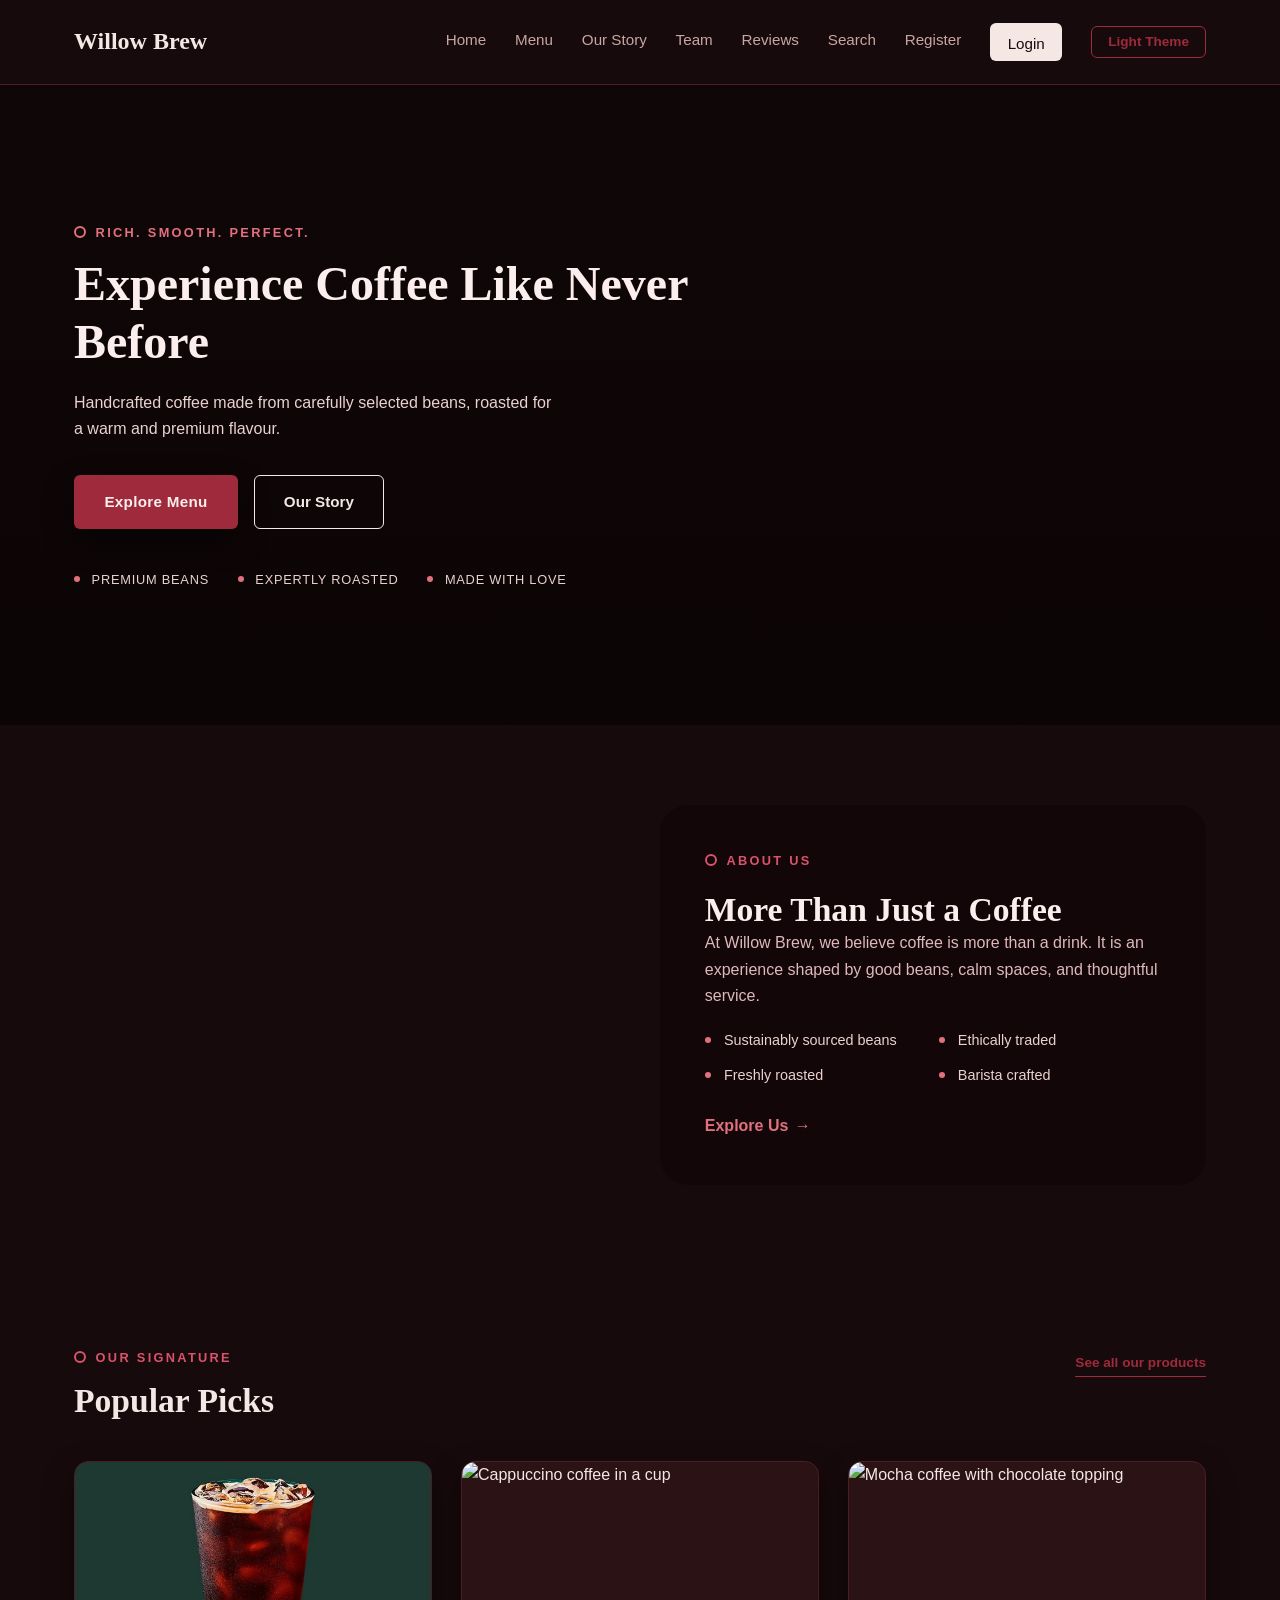
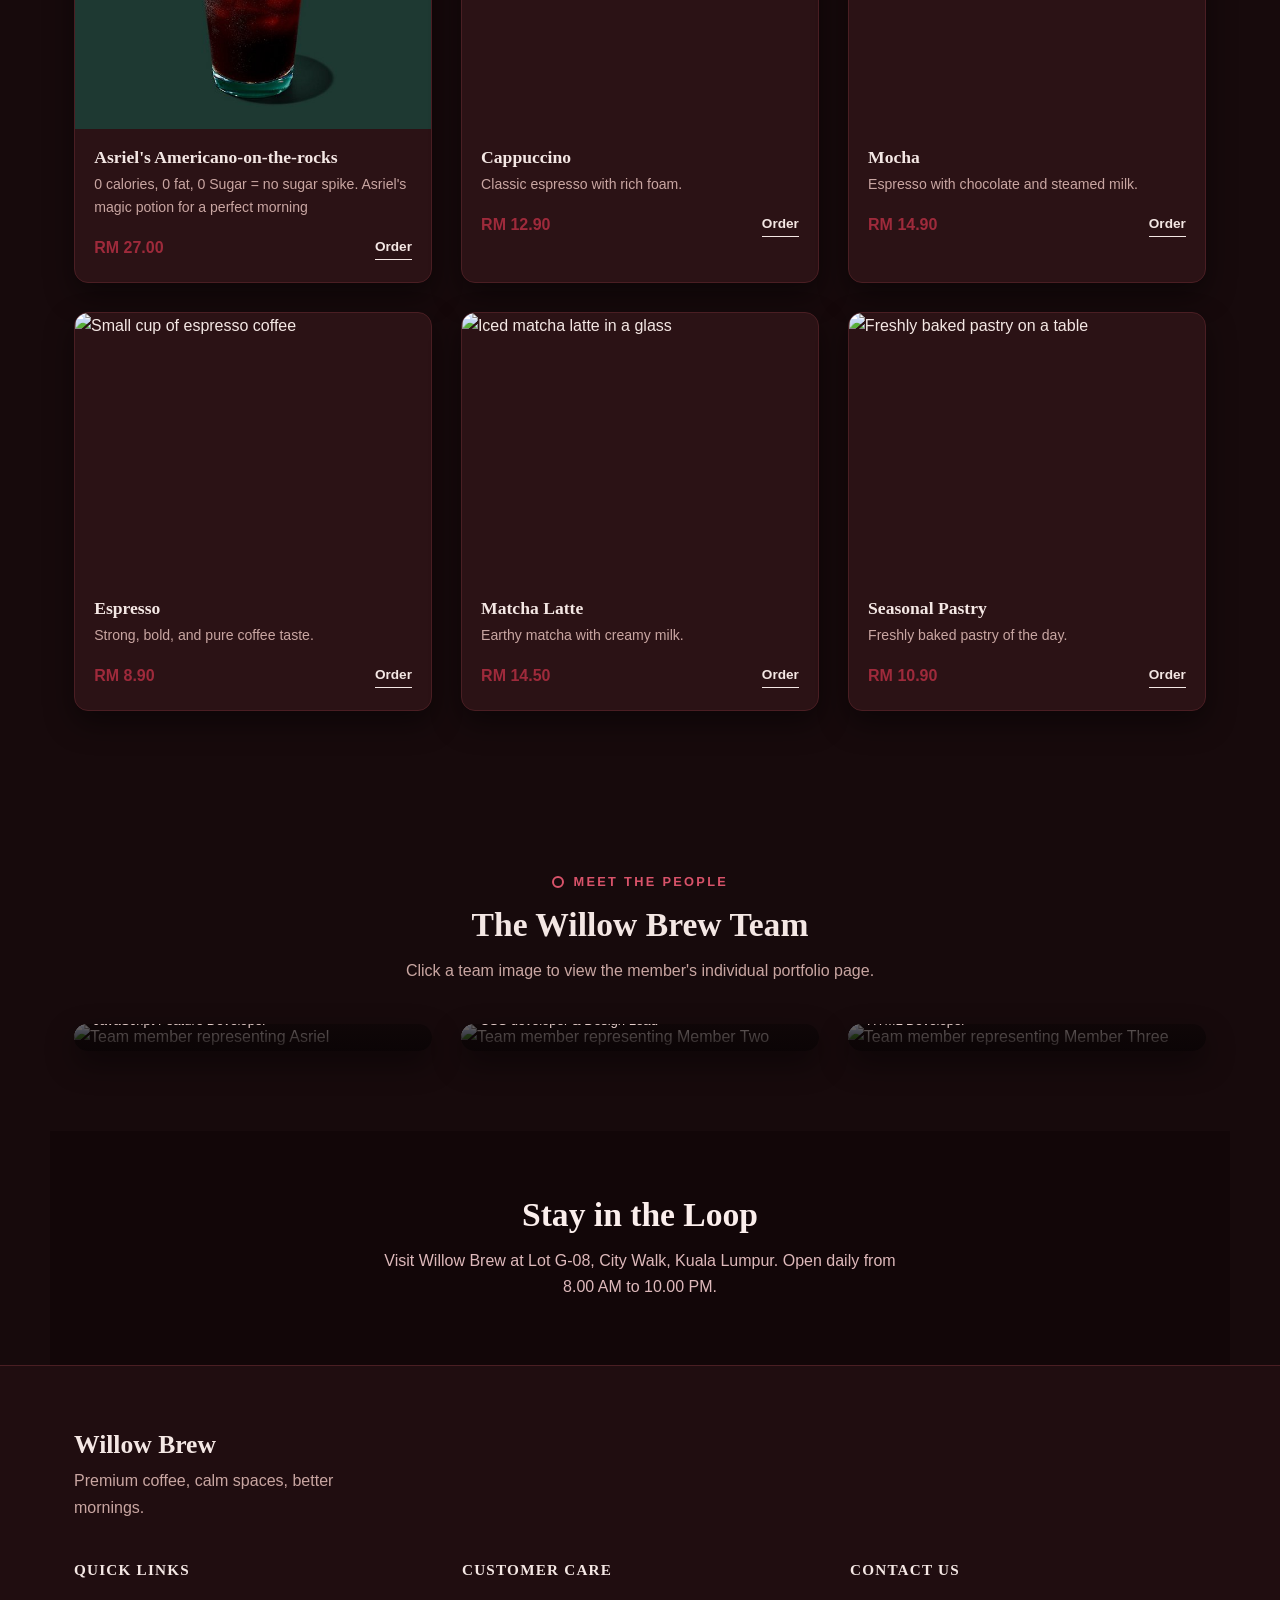
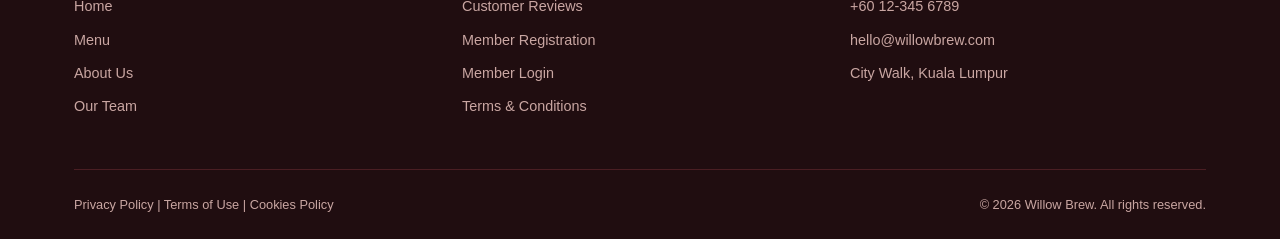
==== commit fd980937: "addddd" ====
--- a/index.html
+++ b/index.html
@@ -37,8 +37,13 @@
                 <a href="login.html" class="order-link" id="loginLink">Login</a>
 
                 <!-- This button changes the website between the original classic theme and the darker brew theme, with the choice saved in localStorage. -->
-                <button class="theme-toggle" id="themeToggle" type="button" aria-label="Switch website theme">
-                    Brew Theme
+                <button class="theme-toggle"
+                 id="themeToggle"
+                 type="button"
+                 onclick="toggleTheme()"
+                 aria-label="Switch website theme"
+                 aria-pressed="false">
+                 Dark Theme
                 </button>
             </nav>
         </div>
@@ -107,12 +112,12 @@
 
             <div class="product-grid preview-grid">
                 <article class="product-card">
-                    <!-- PRODUCT IMAGE 1: Iced Caramel Latte preview card. -->
-                    <img src="https://images.unsplash.com/photo-1461023058943-07fcbe16d735?auto=format&fit=crop&w=900&q=80" alt="Iced caramel latte in a glass">
-                    <h3>Iced Caramel Latte</h3>
-                    <p>Layered milk, espresso, and caramel.</p>
-                    <div class="product-bottom">
-                        <span>RM 13.90</span>
+                    <!-- PRODUCT IMAGE 1: Asriel's Americano-on-the-rocks preview card. -->
+                    <img src="images/Americanoontherocksss.jpg">
+                    <h3>Asriel's Americano-on-the-rocks</h3>
+                    <p> 0 calories, 0 fat, 0 Sugar = no sugar spike. Asriel's magic potion for a perfect morning </p>
+                    <div class="product-bottom">
+                        <span>RM 27.00</span>
                         <a href="catalogue.html">Order</a>
                     </div>
                 </article>
--- a/css/style.css
+++ b/css/style.css
@@ -568,6 +568,10 @@
 /* ----------------------------------------------------
    8. PRODUCT GRID / CARDS (home preview + catalogue)
    ---------------------------------------------------- */
+.catalogue-card.hidden{
+    display: none;
+}
+
 .product-grid {
     display: grid;
     grid-template-columns: repeat(3, 1fr);
@@ -590,6 +594,9 @@
 
 .product-card img {
     width: 100%;
+    aspect-ratio: 4 / 3;
+    object-fit: cover;
+    display: block;
 }
 
 .product-card h3 {
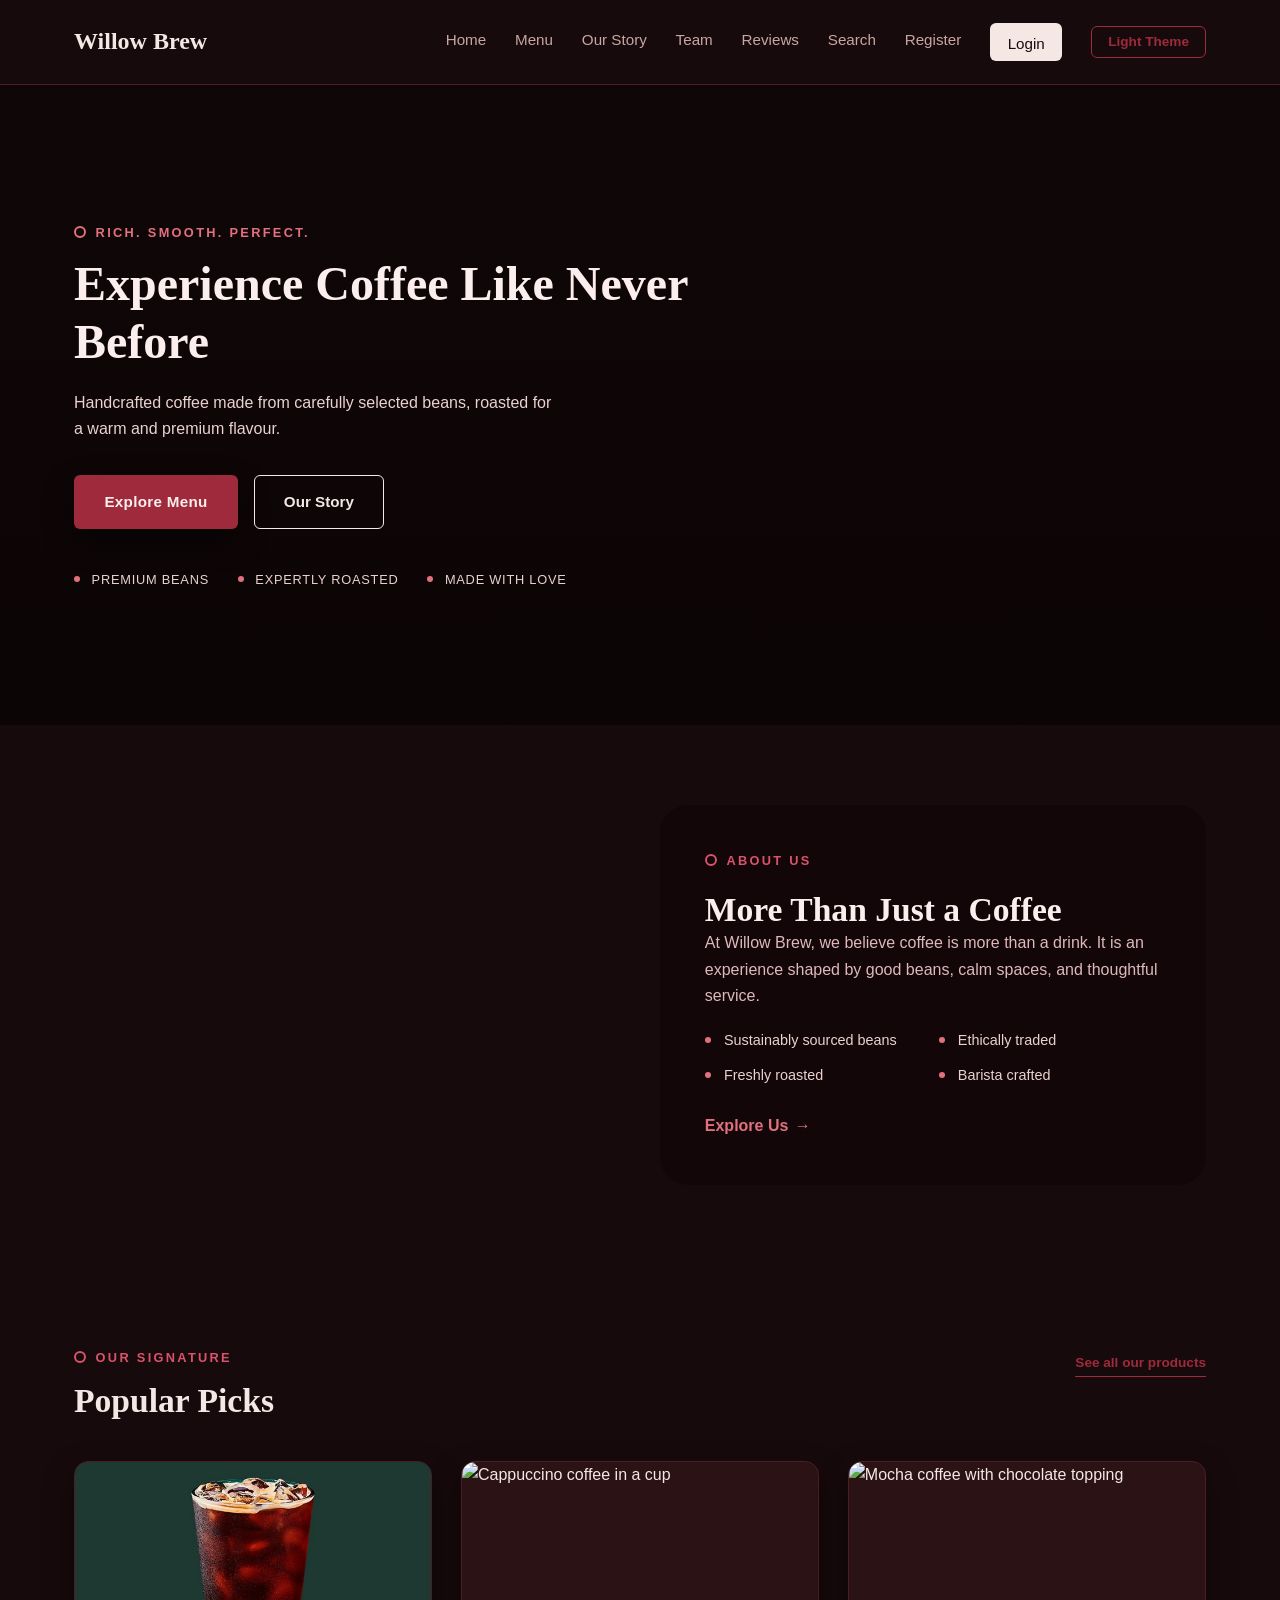
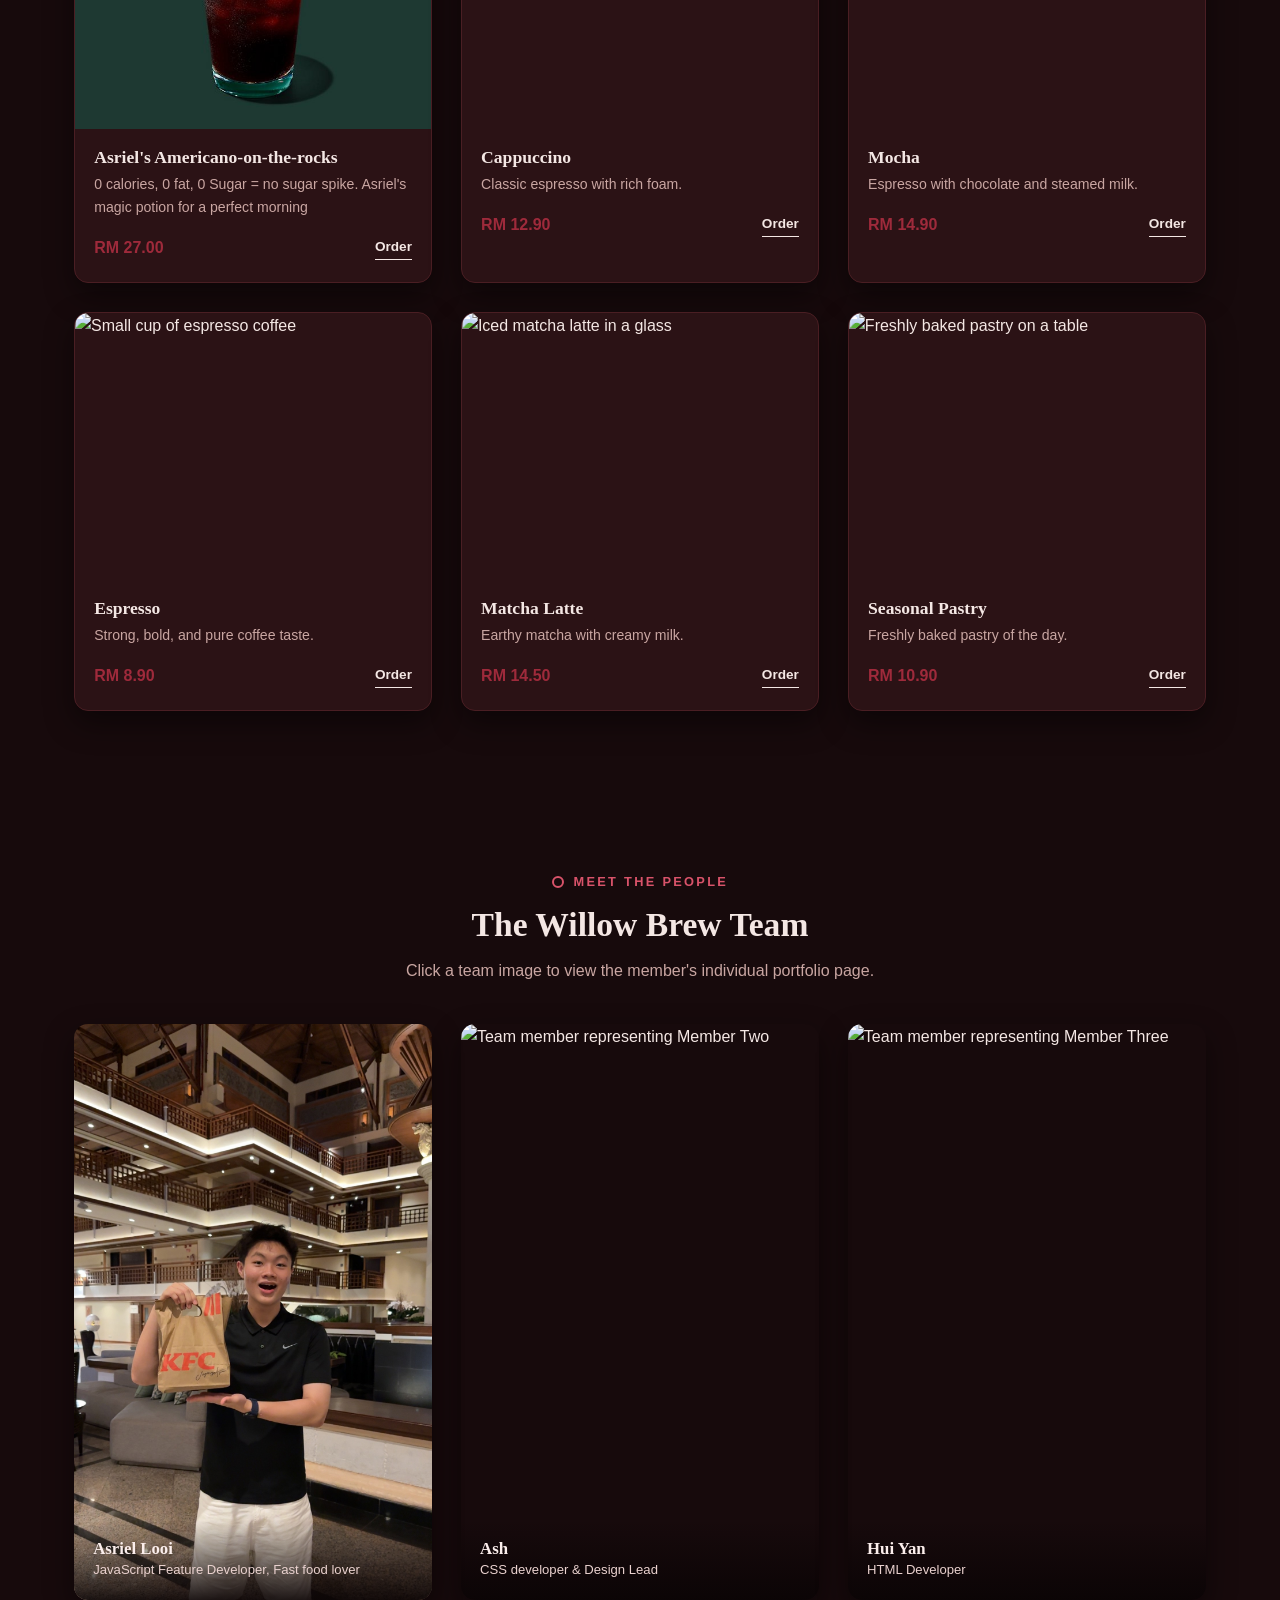
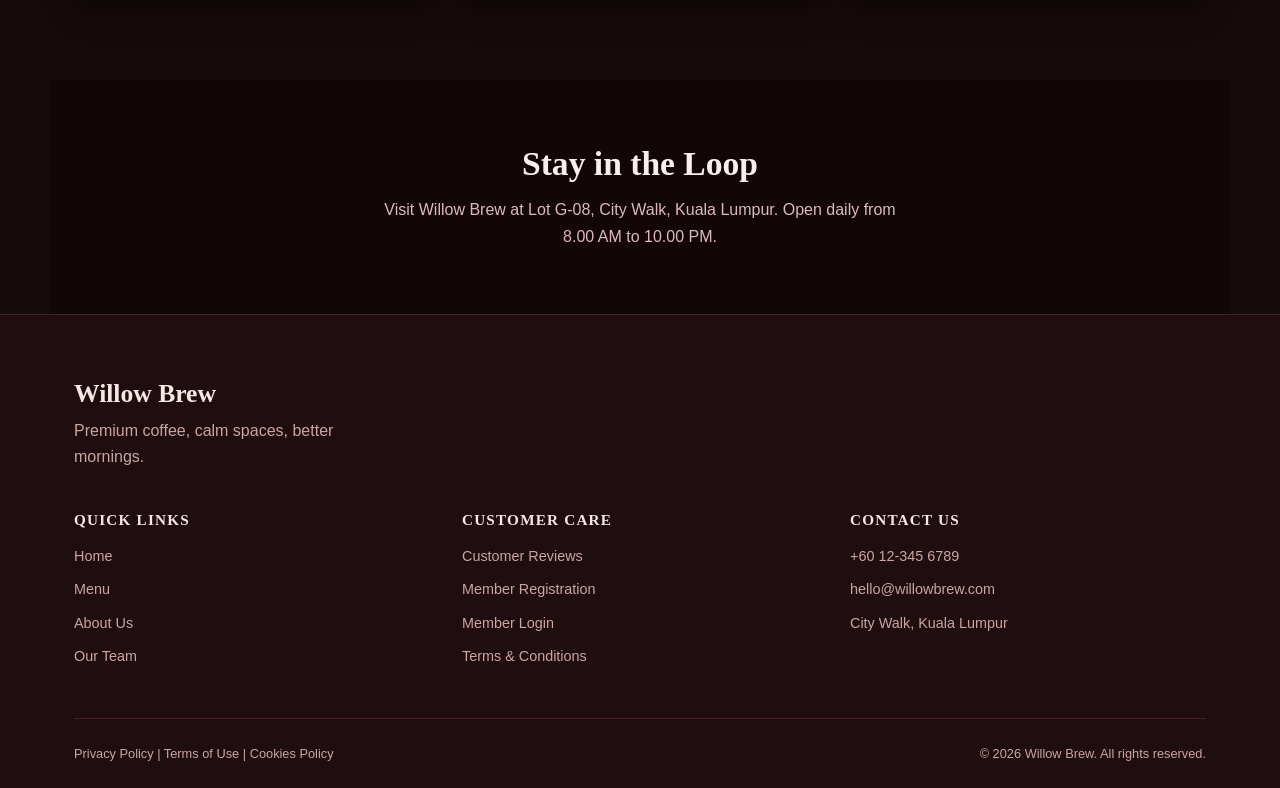
==== commit 6459909a: "fastfood" ====
--- a/index.html
+++ b/index.html
@@ -192,10 +192,10 @@
             <div class="team-simple-grid">
                 <a href="portfolio_asriel.html" class="team-image-card">
                     <!-- TEAM IMAGE 1: Replace this with Asriel's actual photo later. -->
-                    <img src="https://images.unsplash.com/photo-1527980965255-d3b416303d12?auto=format&fit=crop&w=900&q=80" alt="Team member representing Asriel">
+                    <img src="images/IMG_7844.JPG" alt="Team member representing Asriel">
                     <div class="team-image-info">
                         <h3>Asriel Looi</h3>
-                        <p>JavaScript Feature Developer</p>
+                        <p>JavaScript Feature Developer, Fast food lover</p>
                     </div>
                 </a>
 
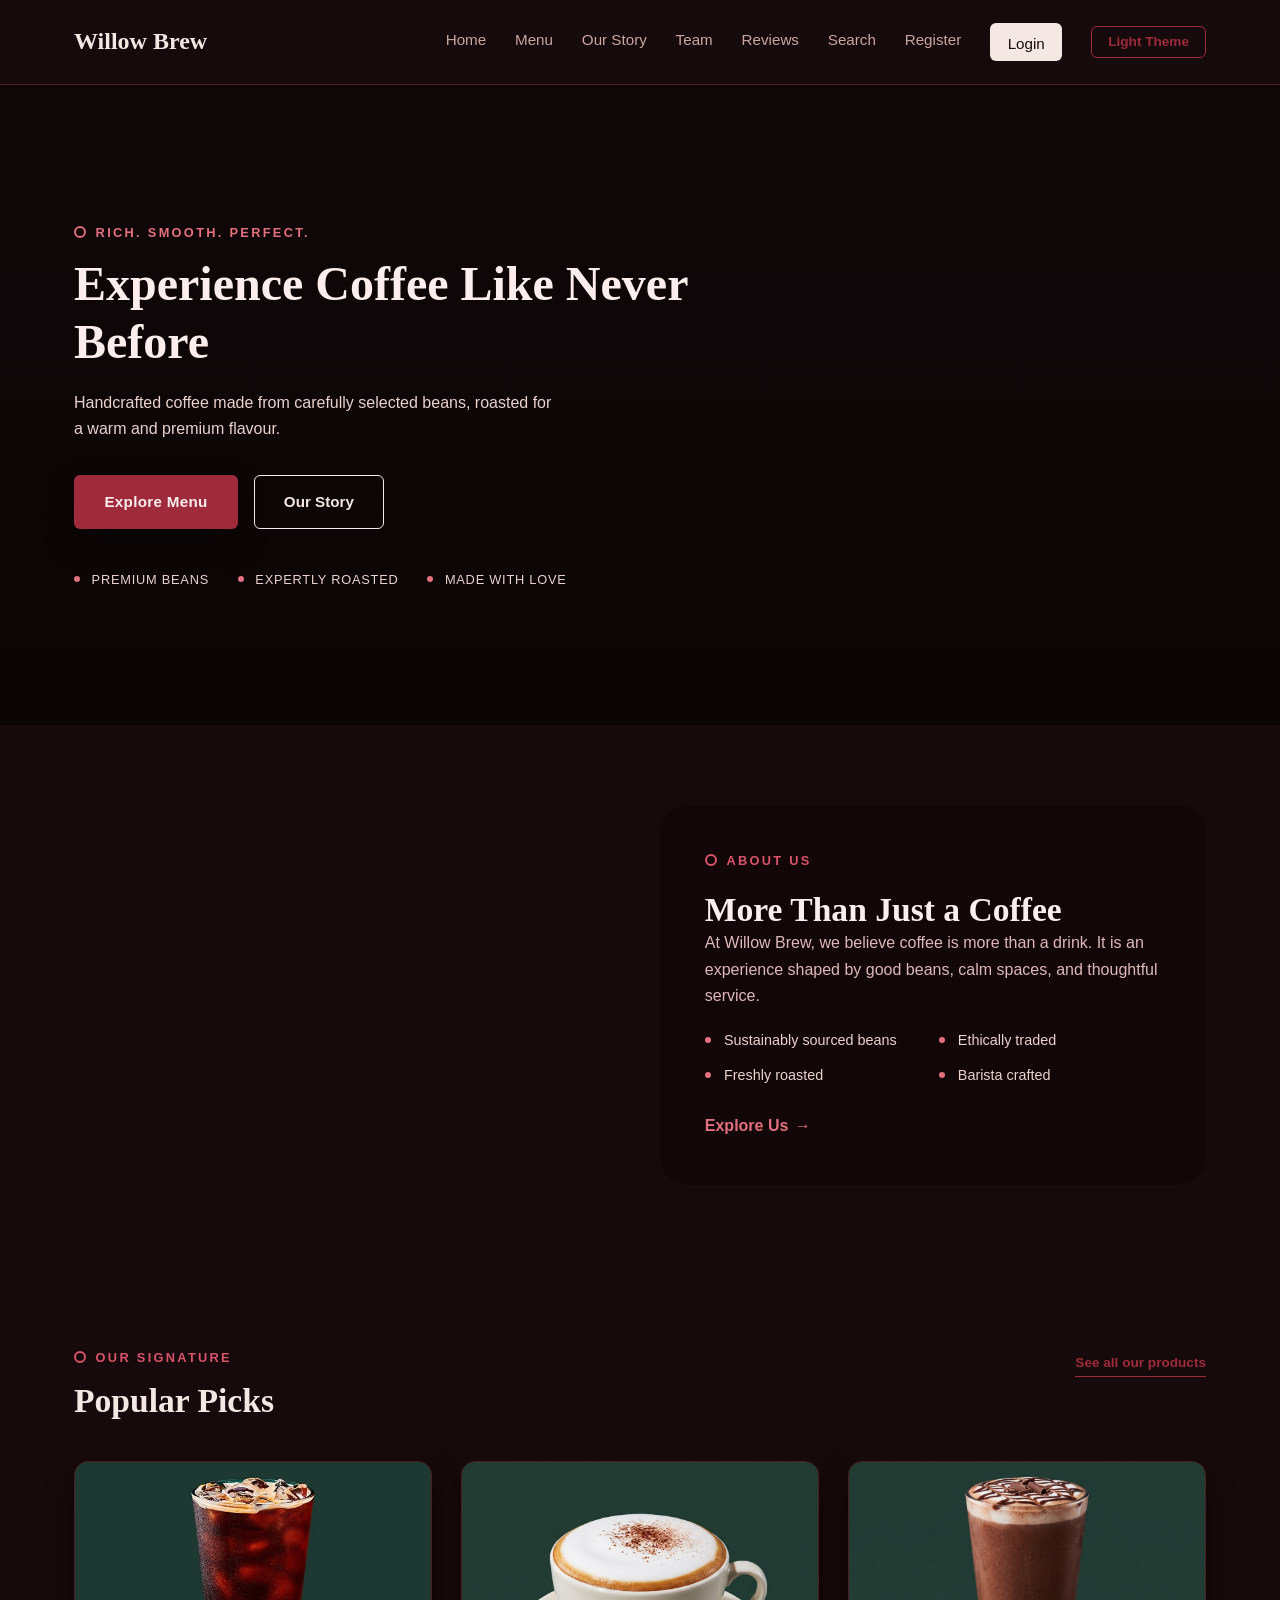
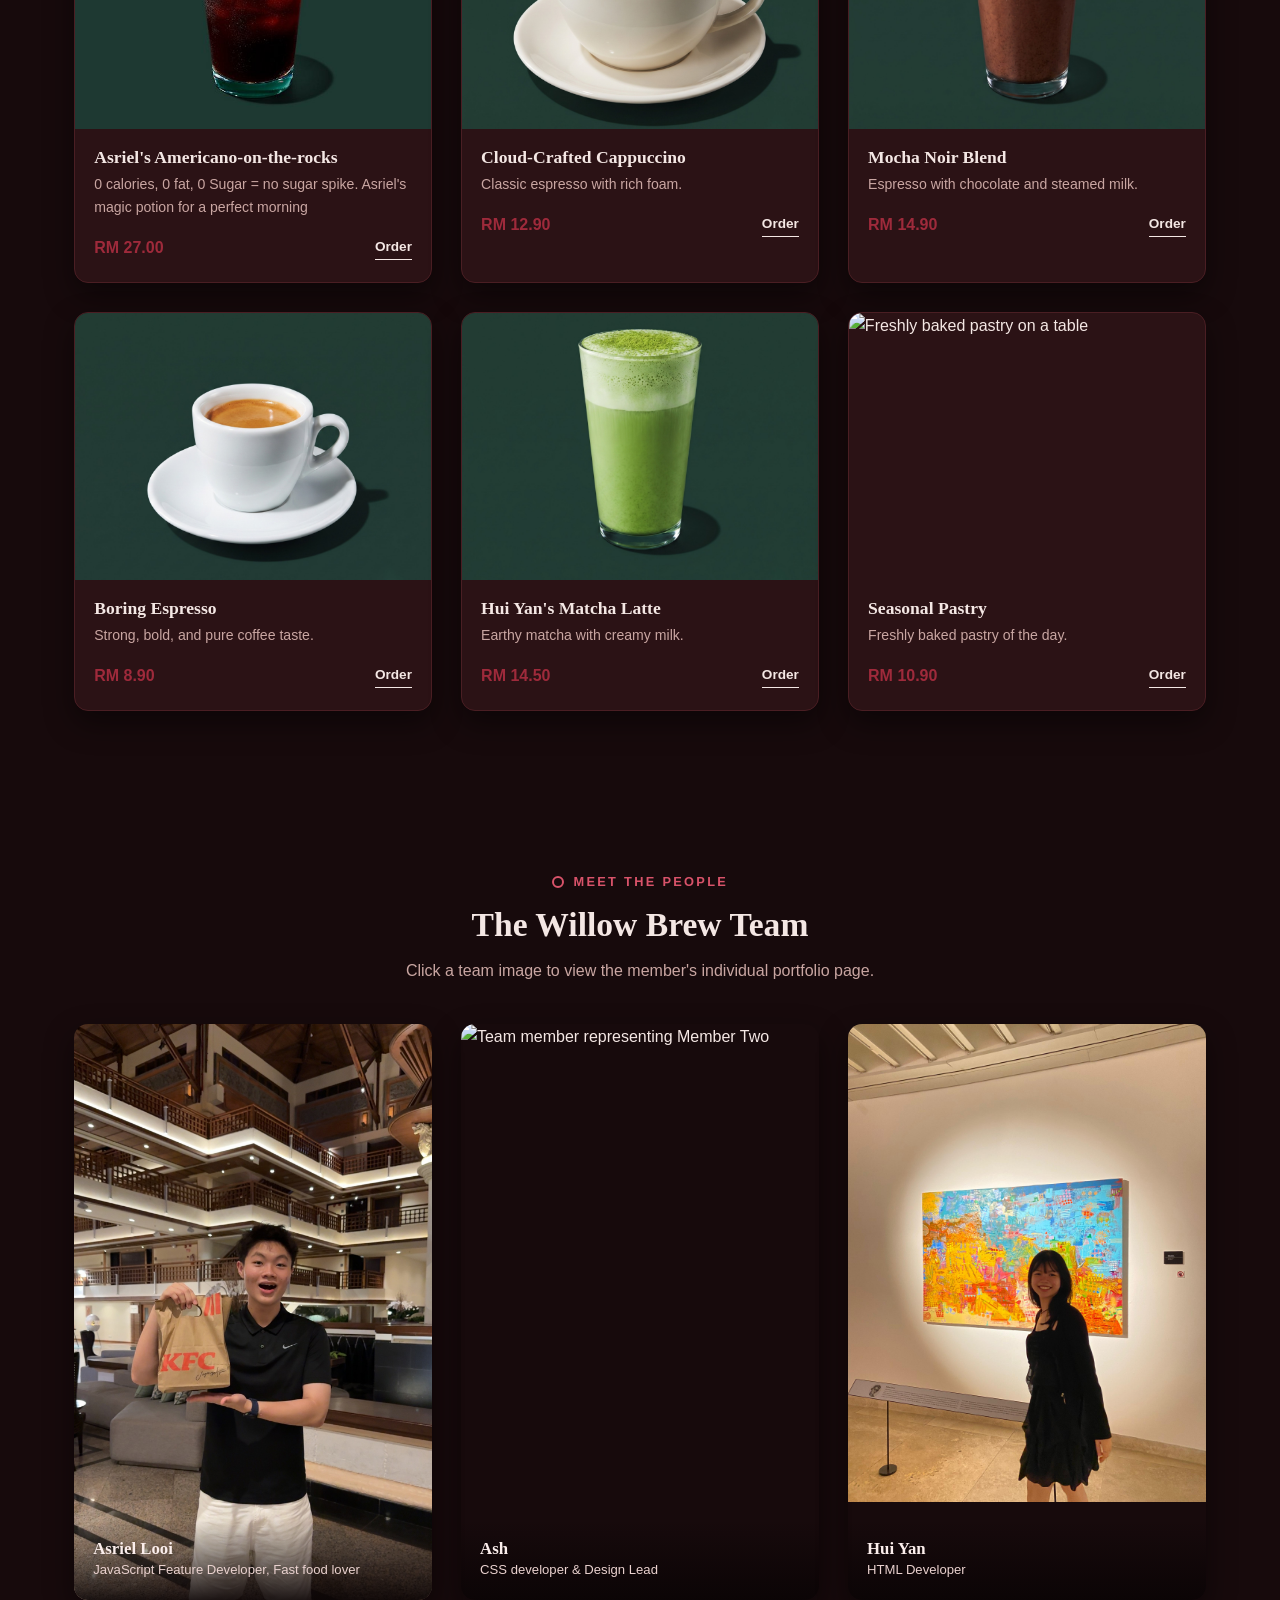
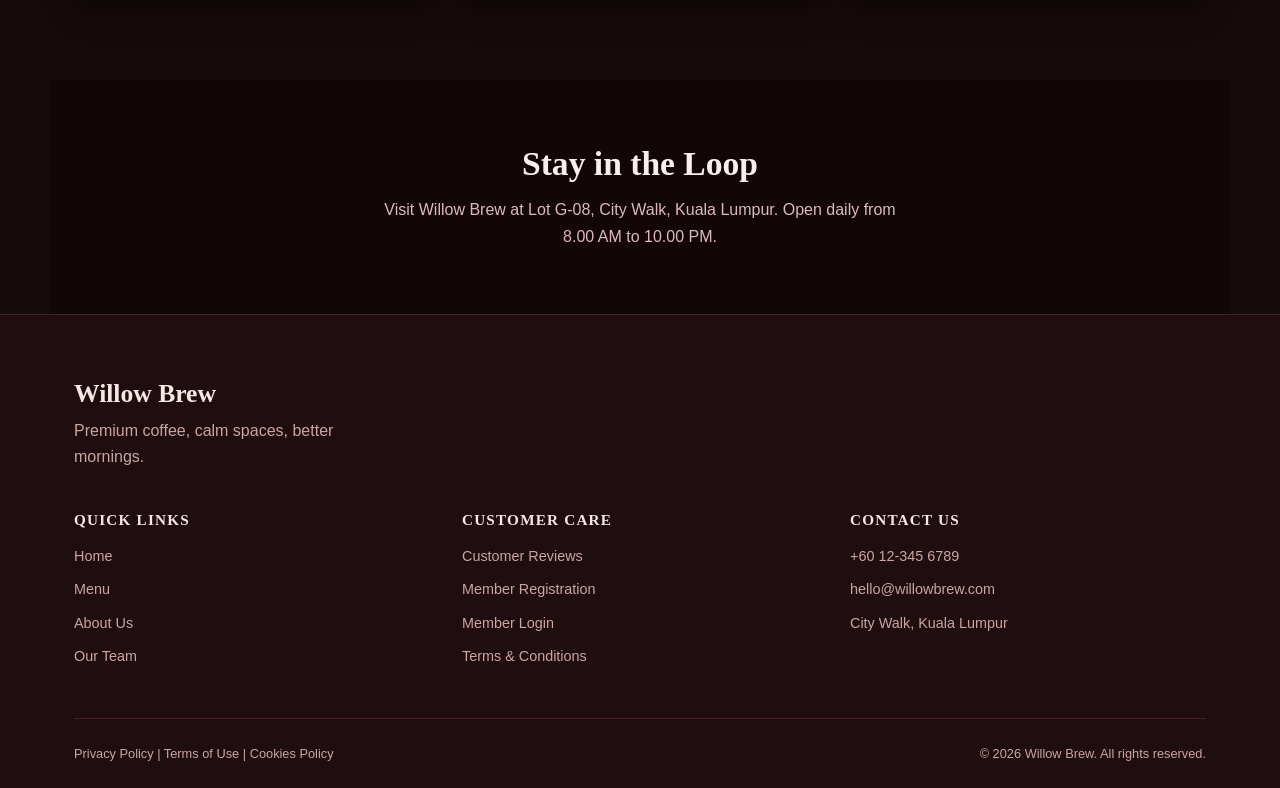
==== commit f6c4c0d2: "Update index html image and some format" ====
--- a/index.html
+++ b/index.html
@@ -113,7 +113,7 @@
             <div class="product-grid preview-grid">
                 <article class="product-card">
                     <!-- PRODUCT IMAGE 1: Asriel's Americano-on-the-rocks preview card. -->
-                    <img src="images/Americanoontherocksss.jpg">
+                    <img src="images/Americanoontherocksss.jpg" alt="Americano on the rocks coffee in a glass">
                     <h3>Asriel's Americano-on-the-rocks</h3>
                     <p> 0 calories, 0 fat, 0 Sugar = no sugar spike. Asriel's magic potion for a perfect morning </p>
                     <div class="product-bottom">
@@ -124,8 +124,8 @@
 
                 <article class="product-card">
                     <!-- PRODUCT IMAGE 2: Cappuccino preview card. -->
-                    <img src="https://images.unsplash.com/photo-1517701604599-bb29b565090c?auto=format&fit=crop&w=900&q=80" alt="Cappuccino coffee in a cup">
-                    <h3>Cappuccino</h3>
+                    <img src="images/cappuccino.png" alt="Cloud-Crafted Cappuccino in a cup">
+                    <h3>Cloud-Crafted Cappuccino</h3>
                     <p>Classic espresso with rich foam.</p>
                     <div class="product-bottom">
                         <span>RM 12.90</span>
@@ -135,8 +135,8 @@
 
                 <article class="product-card">
                     <!-- PRODUCT IMAGE 3: Mocha preview card. -->
-                    <img src="https://images.unsplash.com/photo-1578314675249-a6910f80cc4e?auto=format&fit=crop&w=900&q=80" alt="Mocha coffee with chocolate topping">
-                    <h3>Mocha</h3>
+                    <img src="images/mocha.png" alt="Mocha coffee with chocolate topping">
+                    <h3>Mocha Noir Blend</h3>
                     <p>Espresso with chocolate and steamed milk.</p>
                     <div class="product-bottom">
                         <span>RM 14.90</span>
@@ -146,8 +146,8 @@
 
                 <article class="product-card">
                     <!-- PRODUCT IMAGE 4: Espresso preview card. -->
-                    <img src="https://images.unsplash.com/photo-1510591509098-f4fdc6d0ff04?auto=format&fit=crop&w=900&q=80" alt="Small cup of espresso coffee">
-                    <h3>Espresso</h3>
+                    <img src="images/espresso.png" alt="Small cup of espresso coffee">
+                    <h3>Boring Espresso</h3>
                     <p>Strong, bold, and pure coffee taste.</p>
                     <div class="product-bottom">
                         <span>RM 8.90</span>
@@ -157,8 +157,8 @@
 
                 <article class="product-card">
                     <!-- PRODUCT IMAGE 5: Matcha Latte preview card. -->
-                    <img src="https://images.unsplash.com/photo-1515823064-d6e0c04616a7?auto=format&fit=crop&w=900&q=80" alt="Iced matcha latte in a glass">
-                    <h3>Matcha Latte</h3>
+                    <img src="images/matcha latte.png" alt="Iced matcha latte in a glass">
+                    <h3>Hui Yan's Matcha Latte</h3>
                     <p>Earthy matcha with creamy milk.</p>
                     <div class="product-bottom">
                         <span>RM 14.50</span>
@@ -192,7 +192,7 @@
             <div class="team-simple-grid">
                 <a href="portfolio_asriel.html" class="team-image-card">
                     <!-- TEAM IMAGE 1: Replace this with Asriel's actual photo later. -->
-                    <img src="images/IMG_7844.JPG" alt="Team member representing Asriel">
+                    <img src="images/image1.jpg" alt="Team member representing Asriel">
                     <div class="team-image-info">
                         <h3>Asriel Looi</h3>
                         <p>JavaScript Feature Developer, Fast food lover</p>
@@ -210,7 +210,7 @@
 
                 <a href="portfolio_huiyan.html" class="team-image-card">
                     <!-- TEAM IMAGE 3: Replace this with Hui Yan's actual photo later. -->
-                    <img src="https://images.unsplash.com/photo-1544005313-94ddf0286df2?auto=format&fit=crop&w=900&q=80" alt="Team member representing Member Three">
+                    <img src="images/image3.jpg" alt="Team member representing Member Three">
                     <div class="team-image-info">
                         <h3>Hui Yan</h3>
                         <p>HTML Developer</p>
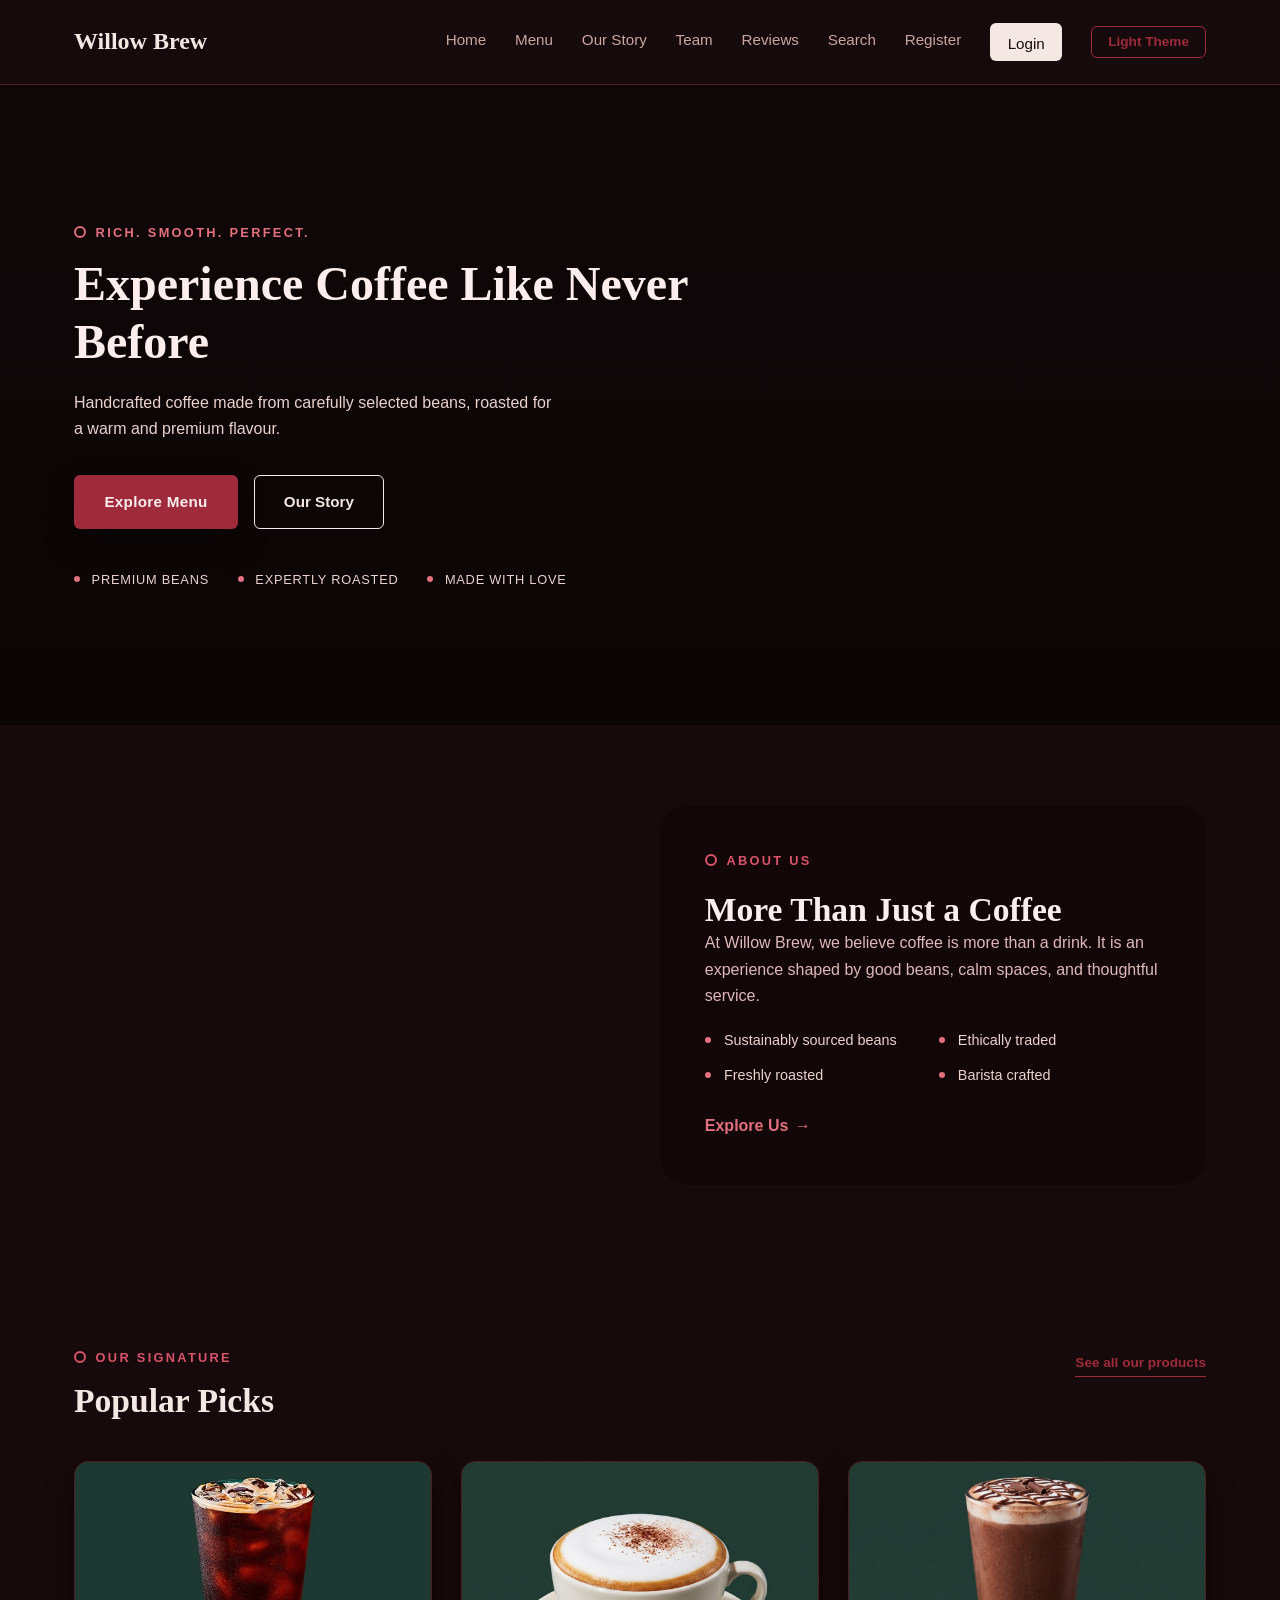
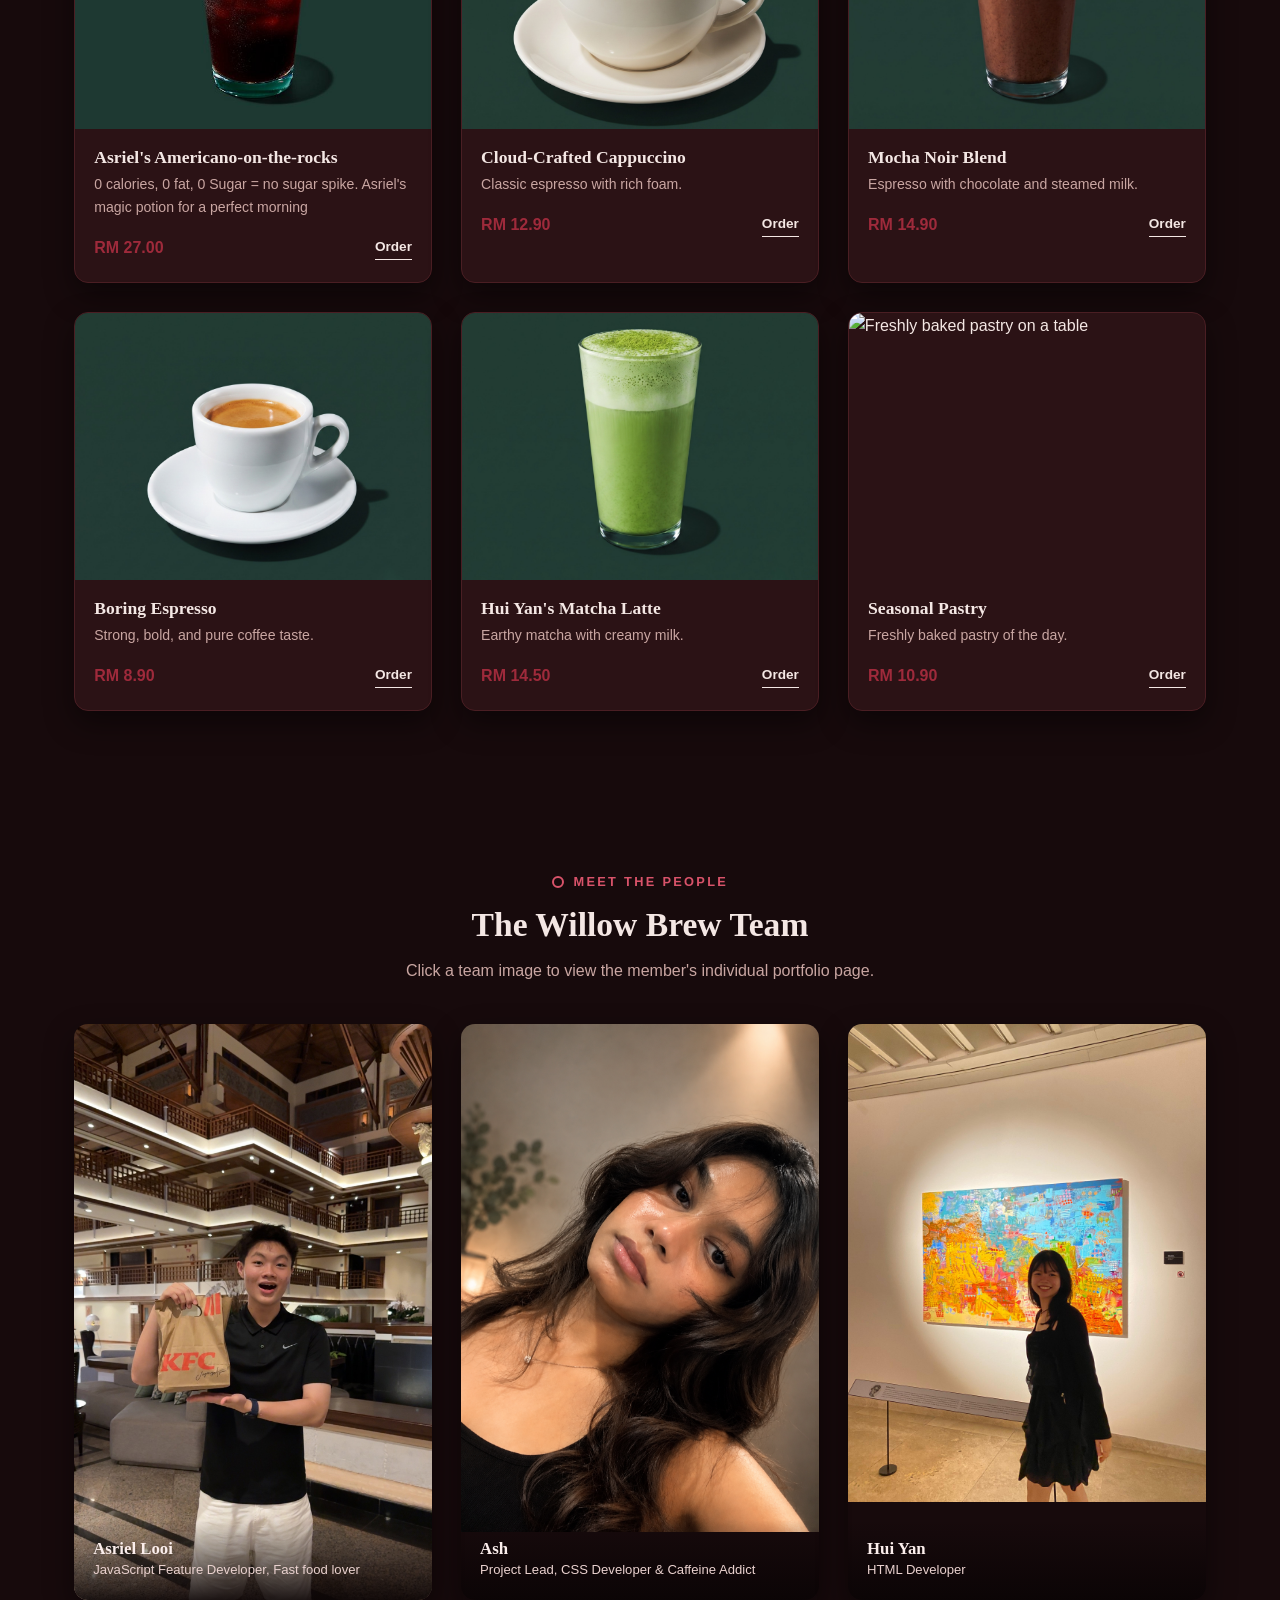
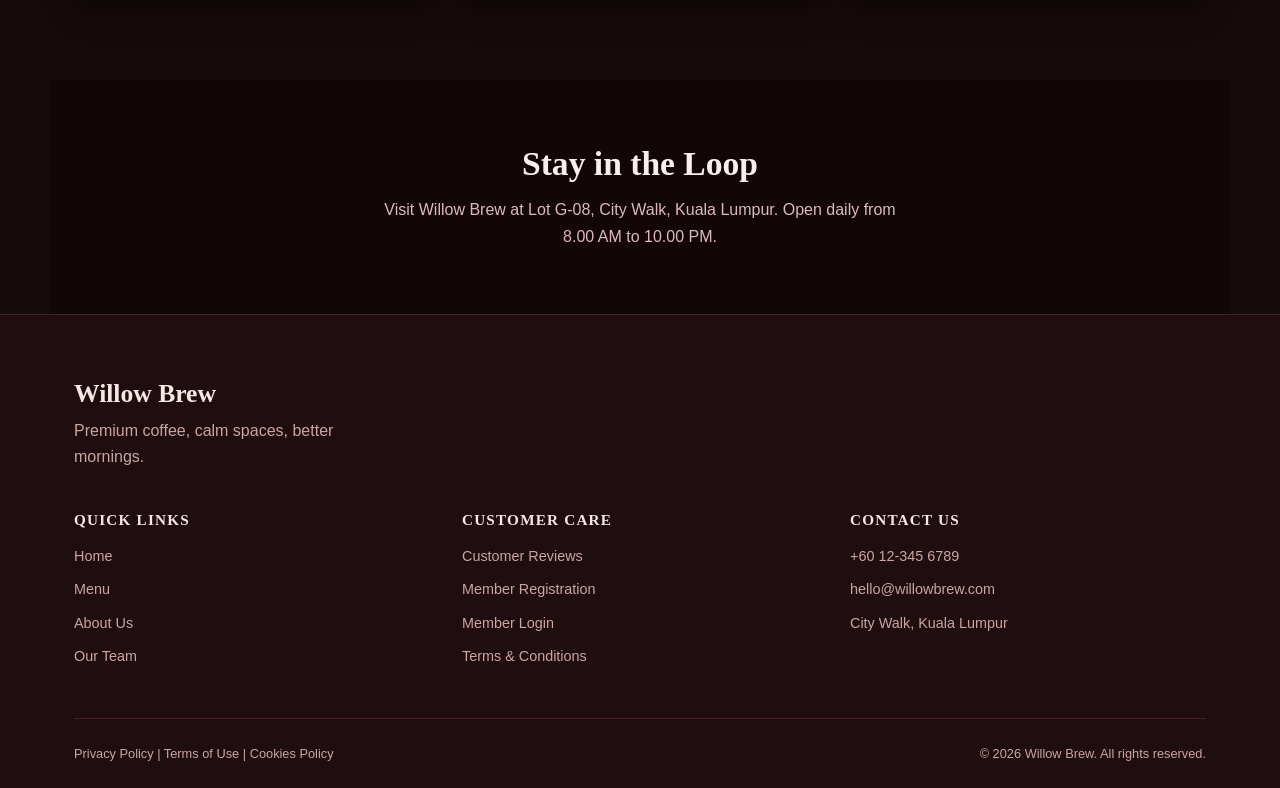
==== commit 6ac2c39a: "amen" ====
--- a/index.html
+++ b/index.html
@@ -12,15 +12,13 @@
     
 </head>
 <body>
-    <!-- This skip link appears when keyboard users press Tab, allowing them to jump directly to the main page content instead of tabbing through every navigation item. -->
     <a class="skip-link" href="#mainContent">Skip to main content</a>
 
-    <!-- This fixed header contains the brand name, responsive navigation links, search link, order link, and theme switcher required for the website theme toggle feature. -->
+
     <header class="site-header" id="siteHeader">
         <div class="nav-wrap">
             <a href="index.html" class="brand" aria-label="Willow Brew homepage">Willow Brew</a>
 
-            <!-- This button appears on smaller screens and opens or closes the navigation menu using JavaScript in main.js. -->
             <button class="nav-toggle" id="navToggle" type="button" aria-label="Open navigation menu" aria-expanded="false">
                 ☰
             </button>
@@ -51,9 +49,7 @@
 
 
     <main id="mainContent">
-        <!-- This hero section is the first visual section of the homepage and introduces the coffee shop with a premium dark background image and two main call-to-action buttons. -->
         <section class="hero-section" aria-labelledby="hero-title">
-            <!-- HERO IMAGE: change this image in css/style.css under .hero-bg and body.brew-theme .hero-bg when you want to use your own local image. -->
             <div class="hero-bg"></div>
             <div class="hero-overlay"></div>
 
@@ -78,9 +74,7 @@
             </div>
         </section>
 
-        <!-- This story preview section matches the requested coffee-shop aesthetic by showing a large image beside a dark content card with an Explore Us button. -->
         <section class="story-preview section-padding" aria-labelledby="story-title">
-            <!-- STORY IMAGE: replace the online image in css/style.css under .story-image with a local cafe or coffee-bean image later. -->
             <div class="story-image"></div>
 
             <div class="story-card">
@@ -102,7 +96,6 @@
             </div>
         </section>
 
-        <!-- This product preview section displays two rows of products with three product cards per row, while the full searchable catalogue is placed on catalogue.html. -->
         <section class="products-preview section-padding" aria-labelledby="products-title">
             <div class="section-top">
                 <a href="catalogue.html" class="small-link">See all our products</a>
@@ -112,7 +105,6 @@
 
             <div class="product-grid preview-grid">
                 <article class="product-card">
-                    <!-- PRODUCT IMAGE 1: Asriel's Americano-on-the-rocks preview card. -->
                     <img src="images/Americanoontherocksss.jpg" alt="Americano on the rocks coffee in a glass">
                     <h3>Asriel's Americano-on-the-rocks</h3>
                     <p> 0 calories, 0 fat, 0 Sugar = no sugar spike. Asriel's magic potion for a perfect morning </p>
@@ -123,7 +115,6 @@
                 </article>
 
                 <article class="product-card">
-                    <!-- PRODUCT IMAGE 2: Cappuccino preview card. -->
                     <img src="images/cappuccino.png" alt="Cloud-Crafted Cappuccino in a cup">
                     <h3>Cloud-Crafted Cappuccino</h3>
                     <p>Classic espresso with rich foam.</p>
@@ -134,7 +125,6 @@
                 </article>
 
                 <article class="product-card">
-                    <!-- PRODUCT IMAGE 3: Mocha preview card. -->
                     <img src="images/mocha.png" alt="Mocha coffee with chocolate topping">
                     <h3>Mocha Noir Blend</h3>
                     <p>Espresso with chocolate and steamed milk.</p>
@@ -145,7 +135,6 @@
                 </article>
 
                 <article class="product-card">
-                    <!-- PRODUCT IMAGE 4: Espresso preview card. -->
                     <img src="images/espresso.png" alt="Small cup of espresso coffee">
                     <h3>Boring Espresso</h3>
                     <p>Strong, bold, and pure coffee taste.</p>
@@ -156,7 +145,6 @@
                 </article>
 
                 <article class="product-card">
-                    <!-- PRODUCT IMAGE 5: Matcha Latte preview card. -->
                     <img src="images/matcha latte.png" alt="Iced matcha latte in a glass">
                     <h3>Hui Yan's Matcha Latte</h3>
                     <p>Earthy matcha with creamy milk.</p>
@@ -167,7 +155,6 @@
                 </article>
 
                 <article class="product-card">
-                    <!-- PRODUCT IMAGE 6: Seasonal pastry preview card. -->
                     <img src="https://images.unsplash.com/photo-1509440159596-0249088772ff?auto=format&fit=crop&w=900&q=80" alt="Freshly baked pastry on a table">
                     <h3>Seasonal Pastry</h3>
                     <p>Freshly baked pastry of the day.</p>
@@ -179,7 +166,6 @@
             </div>
         </section>
 
-        <!-- This team preview section replaces the old carousel with three simple clickable image boxes, so no JavaScript is needed for this part. -->
         <section class="team-preview section-padding" aria-labelledby="team-title">
             <div class="section-top centered">
                 <p class="eyebrow dark">Meet the people</p>
@@ -191,7 +177,6 @@
 
             <div class="team-simple-grid">
                 <a href="portfolio_asriel.html" class="team-image-card">
-                    <!-- TEAM IMAGE 1: Replace this with Asriel's actual photo later. -->
                     <img src="images/image1.jpg" alt="Team member representing Asriel">
                     <div class="team-image-info">
                         <h3>Asriel Looi</h3>
@@ -200,17 +185,15 @@
                 </a>
 
                 <a href="portfolio_ash.html" class="team-image-card">
-                    <!-- TEAM IMAGE 2: Replace this with Ash's actual photo later. -->
-                    <img src="https://images.unsplash.com/photo-1500648767791-00dcc994a43e?auto=format&fit=crop&w=900&q=80" alt="Team member representing Member Two">
+                    <img src="images/image2.png" alt="Team member representing Ash">
                     <div class="team-image-info">
                         <h3>Ash</h3>
-                        <p>CSS developer & Design Lead</p>
+                        <p>Project Lead, CSS Developer & Caffeine Addict</p>
                     </div>
                 </a>
 
                 <a href="portfolio_huiyan.html" class="team-image-card">
-                    <!-- TEAM IMAGE 3: Replace this with Hui Yan's actual photo later. -->
-                    <img src="images/image3.jpg" alt="Team member representing Member Three">
+                    <img src="images/image3.jpg" alt="Team member representing Hui Yan">
                     <div class="team-image-info">
                         <h3>Hui Yan</h3>
                         <p>HTML Developer</p>
@@ -219,14 +202,12 @@
             </div>
         </section>
 
-        <!-- This visit section gives basic location and operating-hour information so the homepage feels complete like a real coffee shop website. -->
         <section class="visit-section section-padding" id="visit" aria-labelledby="visit-title">
             <h2 id="visit-title">Stay in the Loop</h2>
             <p>Visit Willow Brew at Lot G-08, City Walk, Kuala Lumpur. Open daily from 8.00 AM to 10.00 PM.</p>
         </section>
     </main>
 
-    <!-- This footer gives the website a finished commercial look and provides quick links, customer care links, and contact details similar to a premium coffee brand footer. -->
     <footer class="site-footer">
         <div class="footer-wrap">
             <div class="footer-brand">
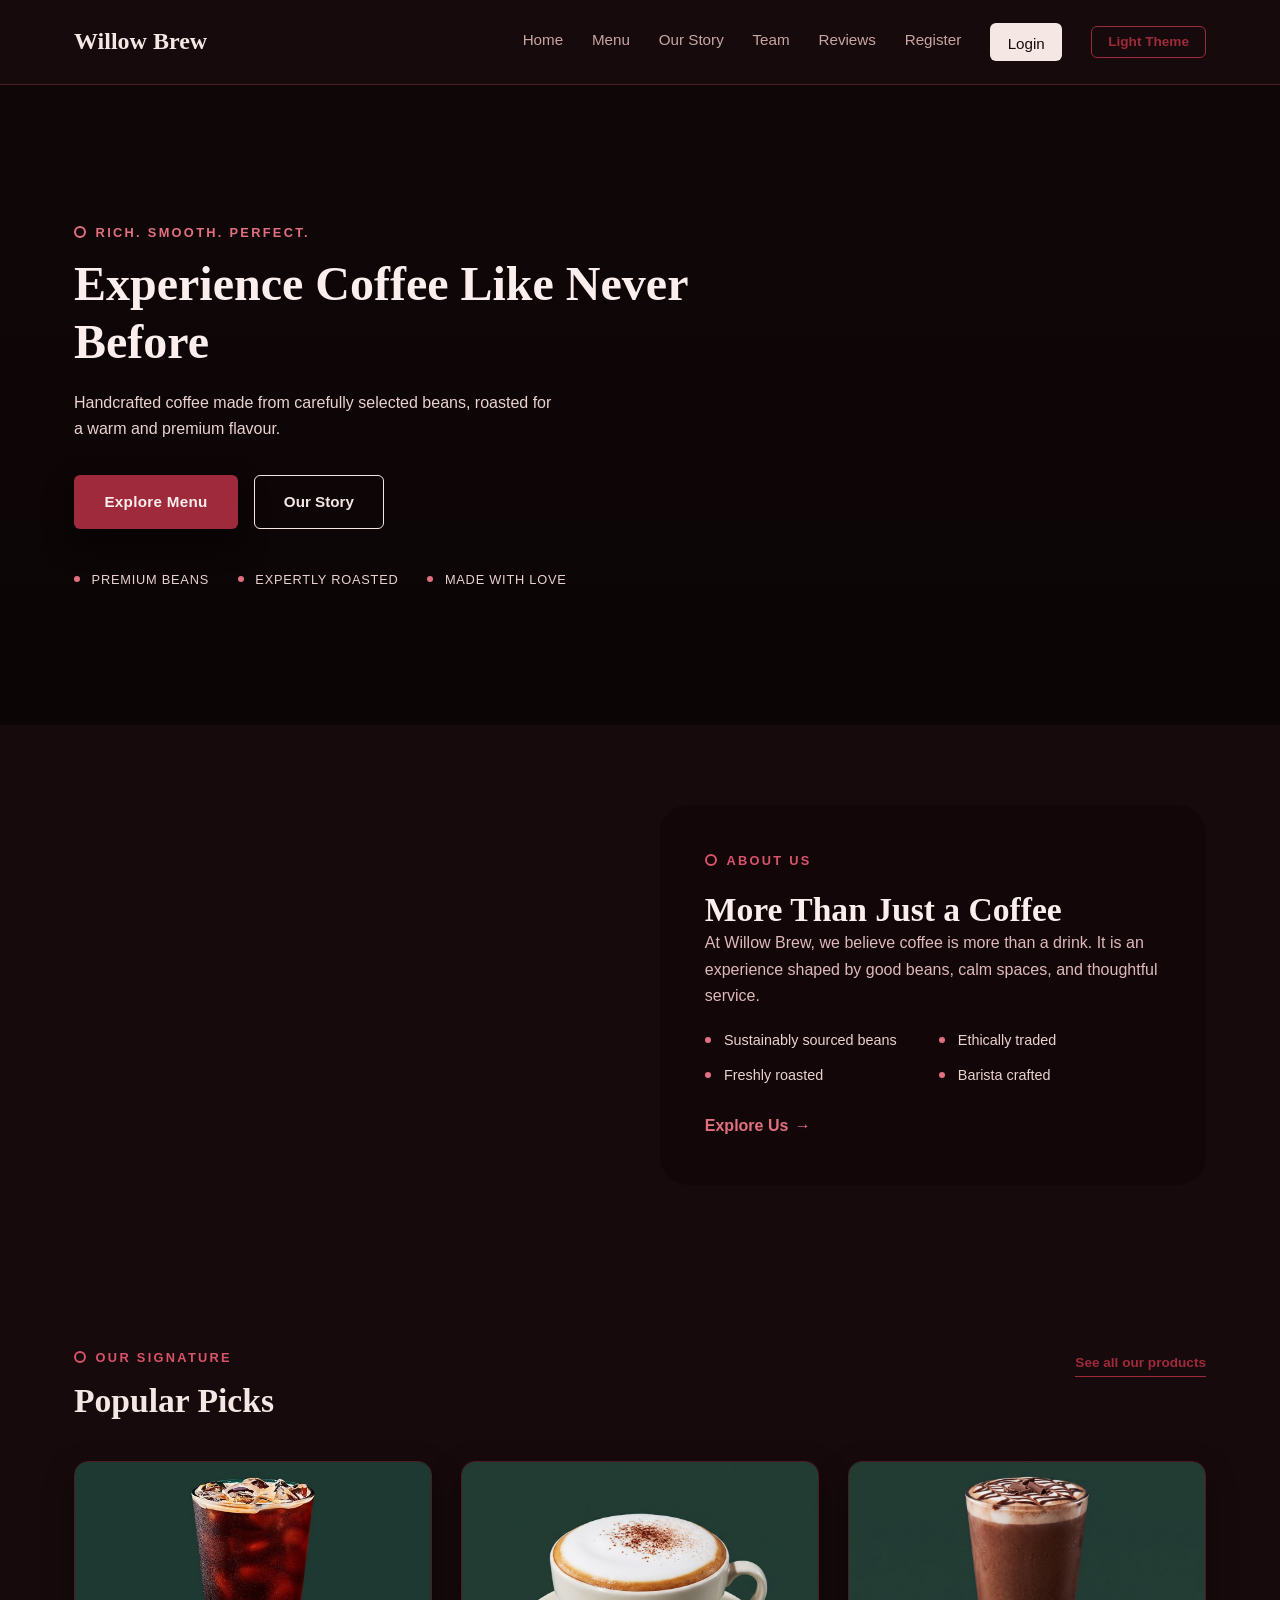
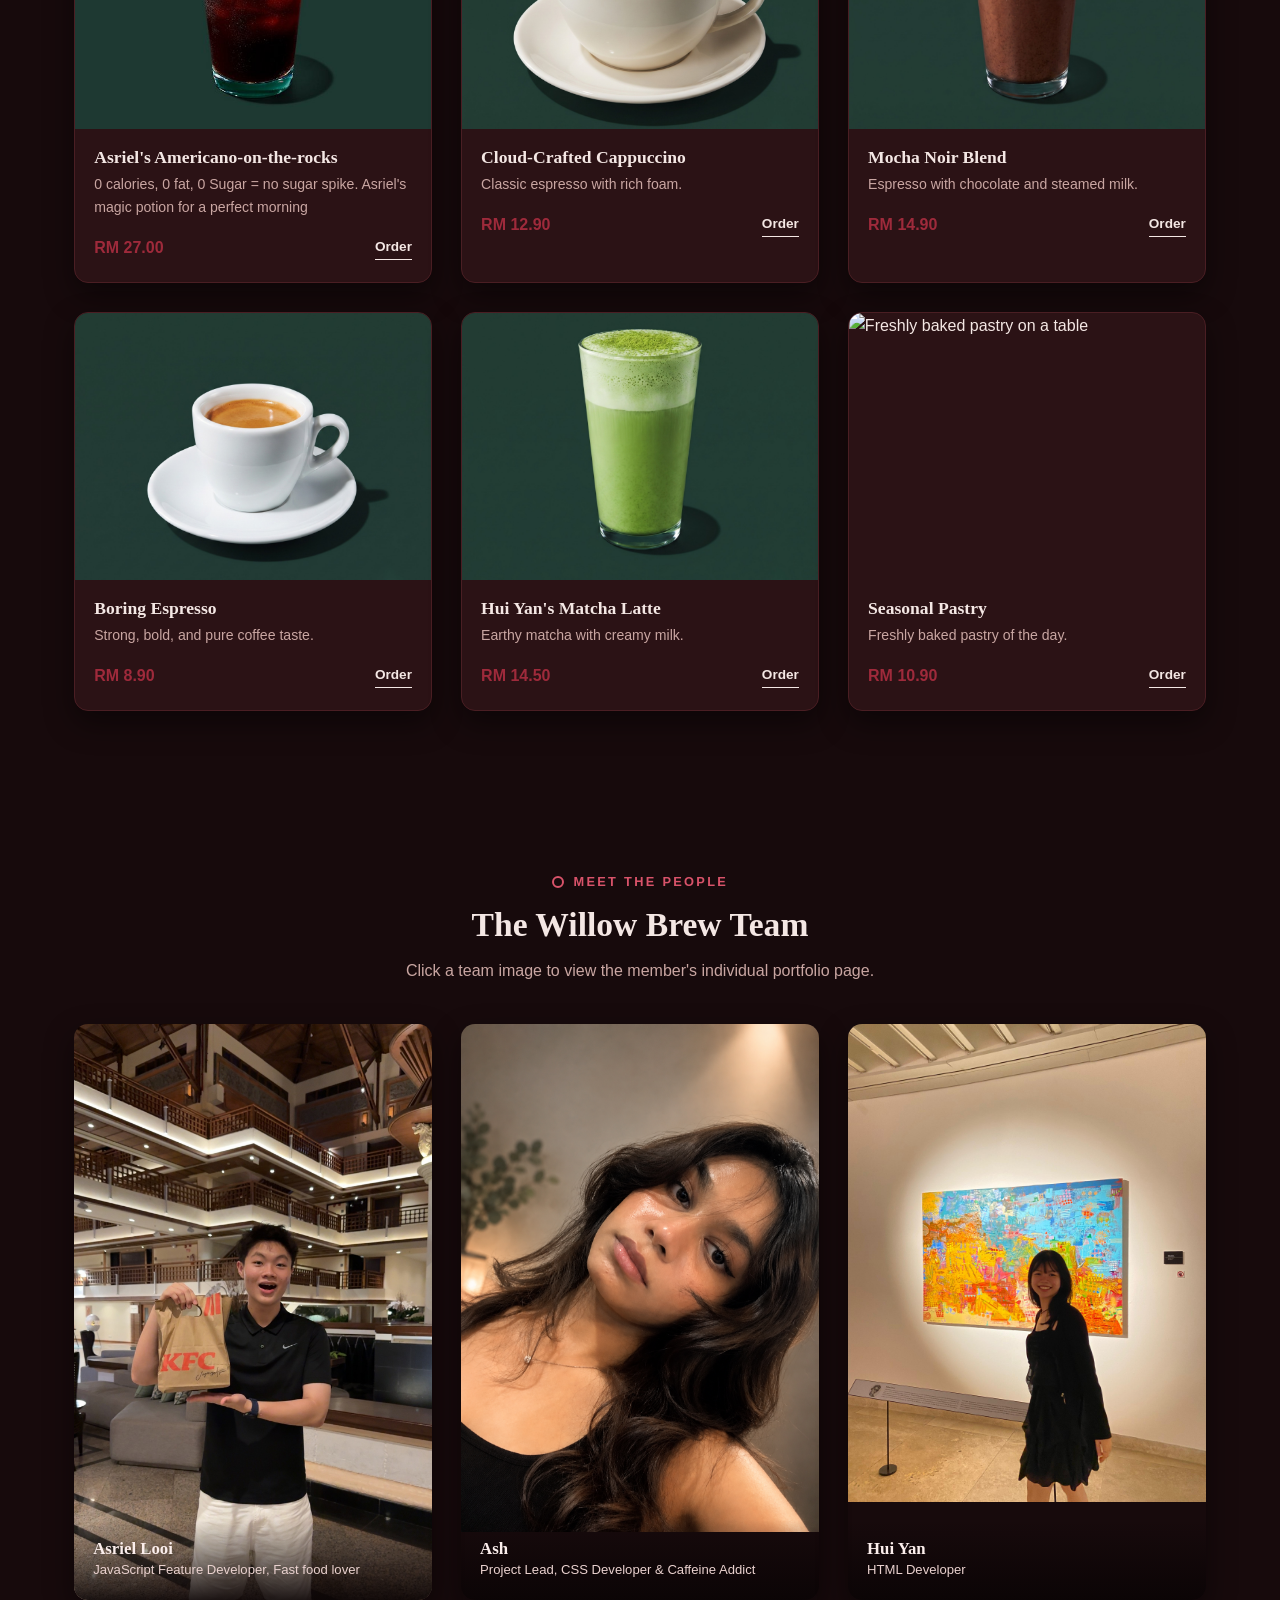
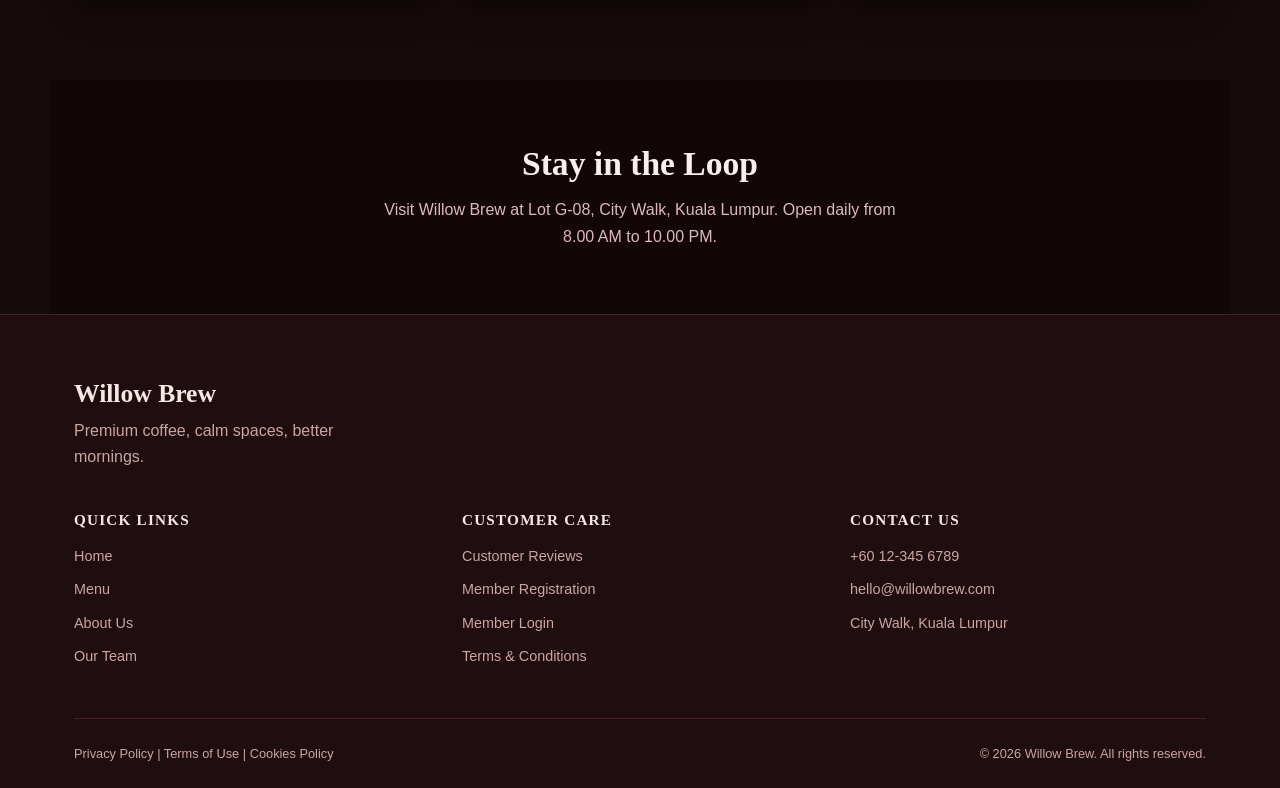
==== commit 873a9bdc: "remove search from headings" ====
--- a/index.html
+++ b/index.html
@@ -30,7 +30,6 @@
                 <a href="about.html">Our Story</a>
                 <a href="team.html">Team</a>
                 <a href="reviews.html">Reviews</a>
-                <a href="catalogue.html" aria-label="Search products">Search</a>
                 <a href="register.html">Register</a>
                 <a href="login.html" class="order-link" id="loginLink">Login</a>
 
--- a/css/style.css
+++ b/css/style.css
@@ -505,12 +505,17 @@
     align-items: stretch;
 }
 
+/* Dark theme is the default theme */
 .story-image {
     border-radius: var(--radius-lg);
-    background-image: url("https://images.unsplash.com/photo-1442512595331-e89e73853f31?auto=format&fit=crop&w=900&q=80");
+    background-image: url("https://images.unsplash.com/photo-1442512595331-e89e73853f31?auto=format&fit=crop&w=1600&q=80");
     background-size: cover;
     background-position: center;
     min-height: 380px;
+}
+
+body.light-theme .story-image {
+    background-image: url("https://images.unsplash.com/photo-1495474472287-4d71bcdd2085?auto=format&fit=crop&w=1600&q=80");
 }
 
 .story-card {
